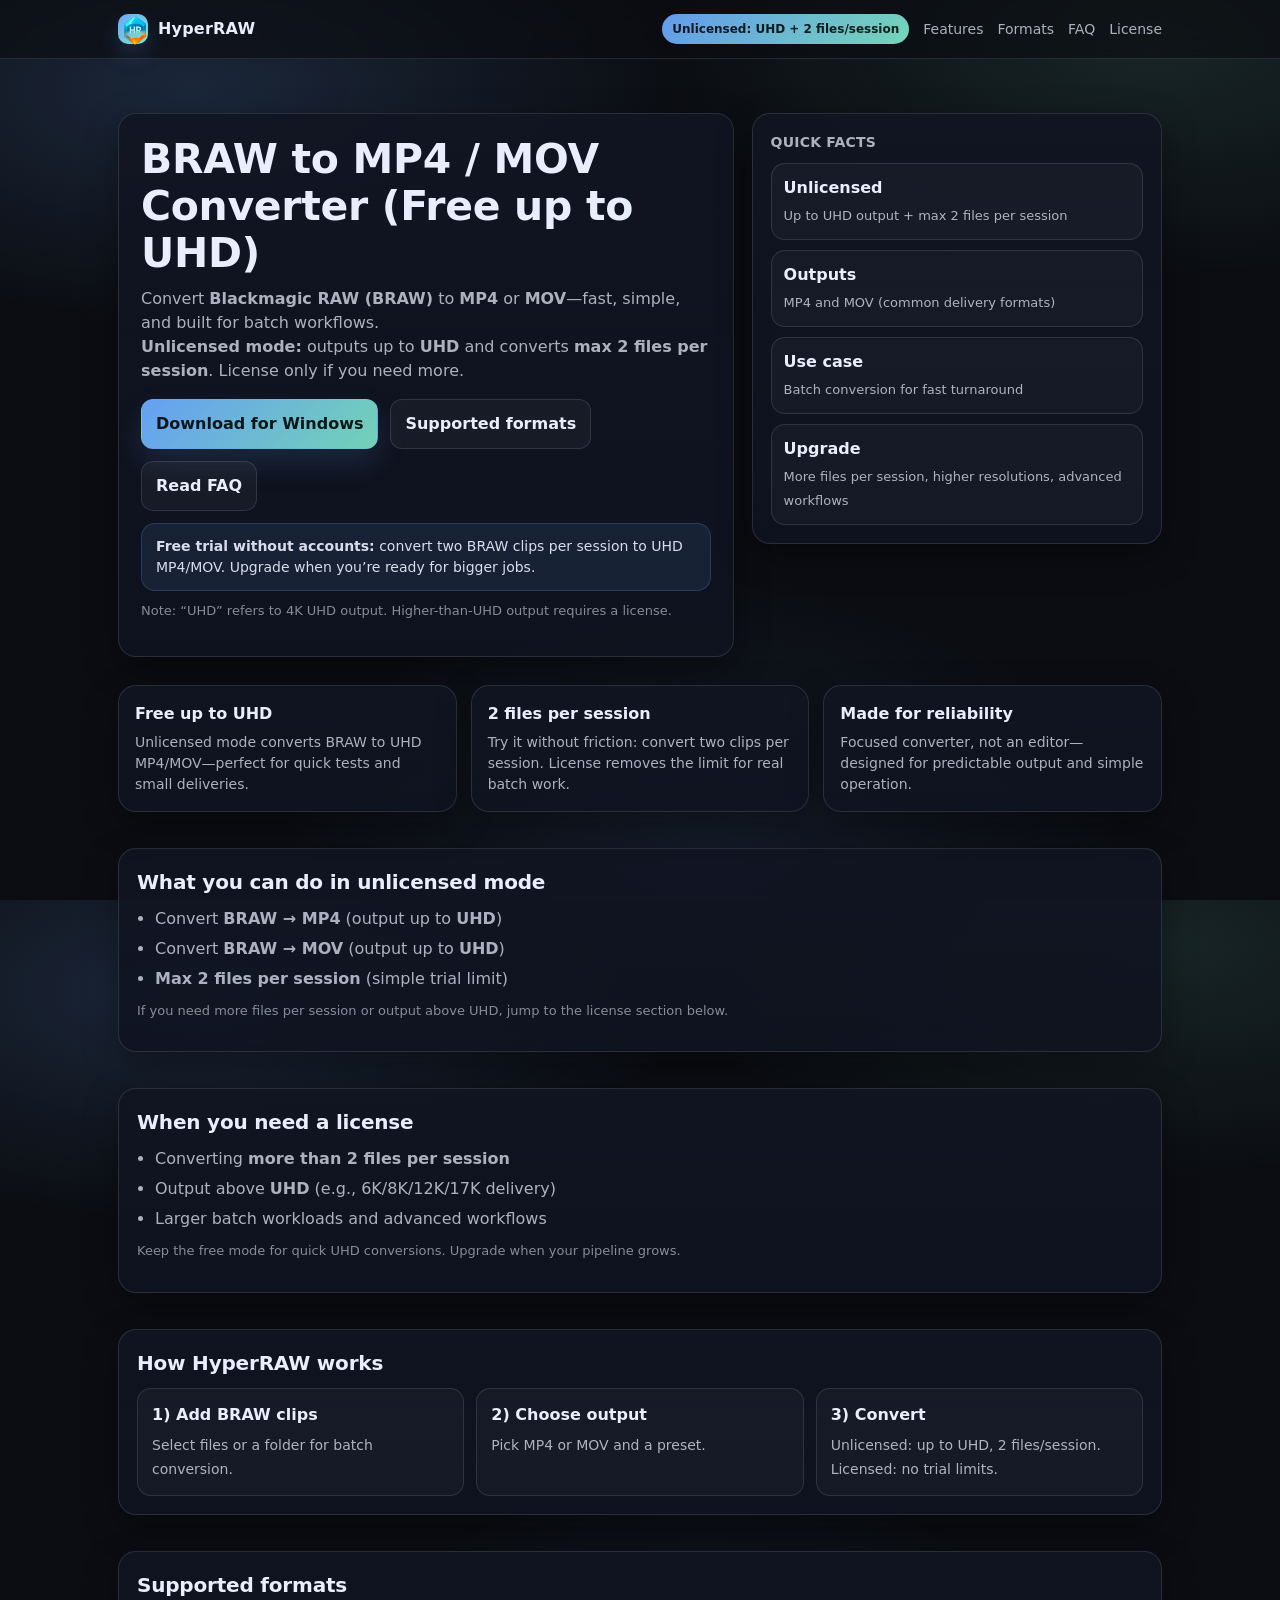
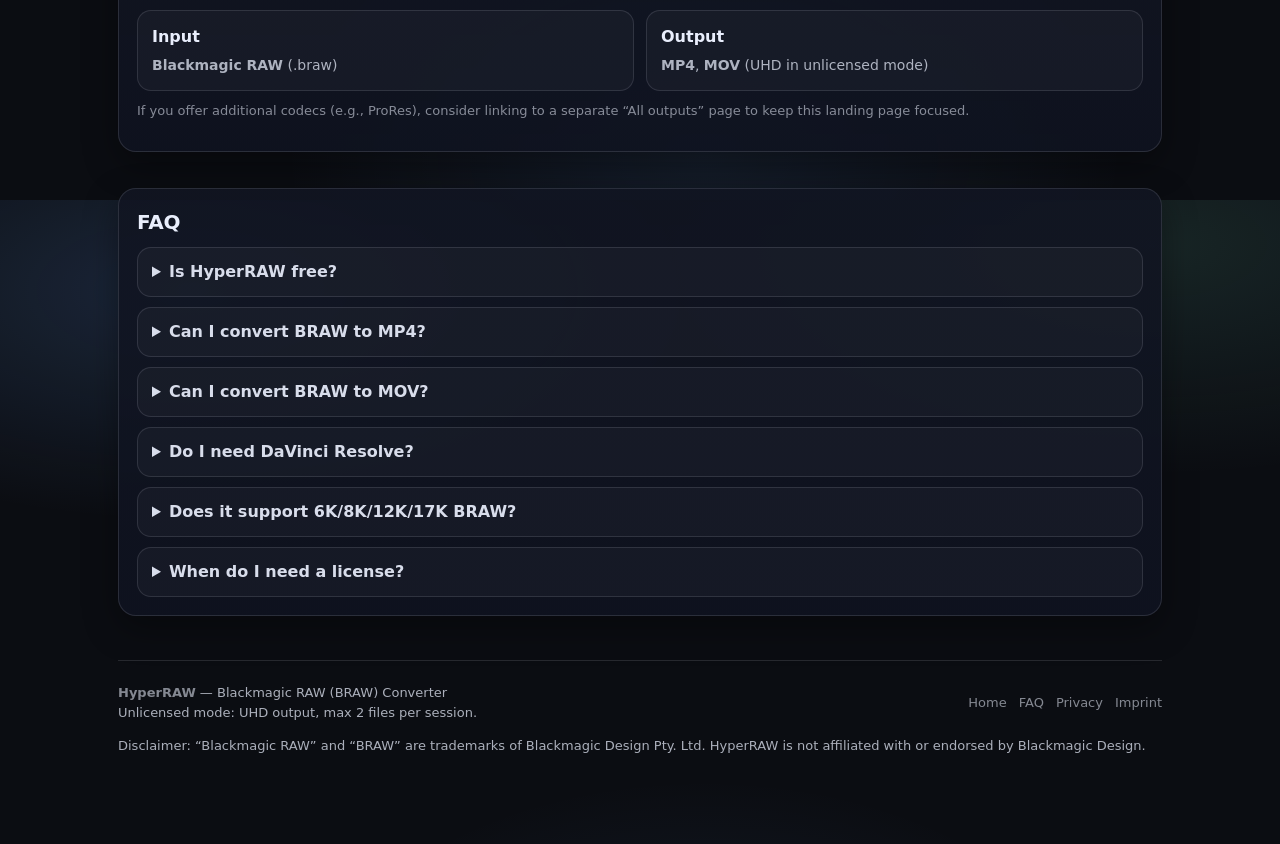
==== braw-to-mp4.html @ bc91e4fb "Add HyperRAW logo and favicon links to HTML Updated the header to include the HyperRAW logo and adde" ====
<!doctype html>
<html lang="en">
<head>
  <meta charset="utf-8" />
  <meta name="viewport" content="width=device-width, initial-scale=1" />

  <title>BRAW to MP4 / MOV Converter – Free up to UHD | HyperRAW</title>
  <meta name="description" content="Convert Blackmagic RAW (BRAW) to MP4 or MOV fast. Unlicensed mode: up to UHD output and max 2 files per session. License only if you need more." />
  <meta name="robots" content="index,follow" />

  <!-- Open Graph -->
  <meta property="og:type" content="website" />
  <meta property="og:title" content="BRAW to MP4 / MOV Converter – Free up to UHD | HyperRAW" />
  <meta property="og:description" content="Convert BRAW to MP4 or MOV. Unlicensed: up to UHD and max 2 files per session. License only if you need more." />

   <link rel="icon" type="image/png" href="HyperRAWlogo.png">
   <link rel="apple-touch-icon" href="HyperRAWlogo.png">

  <style>
    :root {
      --bg: #0b0d12;
      --panel: #111522;
      --panel2: #0f1320;
      --text: #e9eefc;
      --muted: rgba(233, 238, 252, 0.72);
      --muted2: rgba(233, 238, 252, 0.55);
      --line: rgba(233, 238, 252, 0.12);
      --accent: #6aa7ff;
      --accent2: #7ee7c7;
      --shadow: 0 12px 34px rgba(0,0,0,0.35);
      --radius: 18px;
      --radius2: 14px;
      --max: 1080px;
    }

    * { box-sizing: border-box; }
    html, body { height: 100%; }
    body {
      margin: 0;
      font-family: ui-sans-serif, system-ui, -apple-system, Segoe UI, Roboto, Helvetica, Arial, "Apple Color Emoji", "Segoe UI Emoji";
      color: var(--text);
      background:
        radial-gradient(900px 420px at 15% 10%, rgba(106, 167, 255, 0.17), transparent 55%),
        radial-gradient(900px 420px at 90% 5%, rgba(126, 231, 199, 0.11), transparent 55%),
        radial-gradient(700px 460px at 55% 95%, rgba(106, 167, 255, 0.10), transparent 60%),
        var(--bg);
      line-height: 1.5;
    }

    a { color: inherit; text-decoration: none; }
    a:hover { text-decoration: underline; }

    .wrap { max-width: var(--max); margin: 0 auto; padding: 0 18px; }

    header {
      position: sticky;
      top: 0;
      backdrop-filter: blur(10px);
      background: rgba(11, 13, 18, 0.65);
      border-bottom: 1px solid var(--line);
      z-index: 50;
    }

    .nav {
      display: flex;
      align-items: center;
      justify-content: space-between;
      gap: 16px;
      padding: 14px 0;
    }

    .brand {
      display: flex;
      align-items: center;
      gap: 10px;
      font-weight: 650;
      letter-spacing: 0.2px;
      white-space: nowrap;
    }

    .logo {
      width: 30px;
      height: 30px;
      border-radius: 10px;
      background: linear-gradient(135deg, var(--accent), var(--accent2));
      box-shadow: 0 10px 22px rgba(106, 167, 255, 0.18);
    }

    .chip {
      font-size: 12px;
      color: rgba(0,0,0,0.85);
      background: linear-gradient(135deg, rgba(106, 167, 255, 0.92), rgba(126, 231, 199, 0.92));
      padding: 6px 10px;
      border-radius: 999px;
      font-weight: 650;
      white-space: nowrap;
    }

    .navlinks {
      display: flex;
      align-items: center;
      gap: 14px;
      color: var(--muted);
      font-size: 14px;
      flex-wrap: wrap;
      justify-content: flex-end;
    }

    .btn {
      display: inline-flex;
      align-items: center;
      justify-content: center;
      gap: 10px;
      padding: 12px 14px;
      border-radius: 12px;
      border: 1px solid var(--line);
      background: rgba(255,255,255,0.04);
      color: var(--text);
      box-shadow: none;
      font-weight: 650;
    }

    .btn:hover {
      text-decoration: none;
      border-color: rgba(233, 238, 252, 0.22);
      background: rgba(255,255,255,0.06);
    }

    .btn.primary {
      background: linear-gradient(135deg, rgba(106, 167, 255, 0.95), rgba(126, 231, 199, 0.9));
      color: rgba(0,0,0,0.88);
      border-color: transparent;
      box-shadow: 0 14px 30px rgba(106, 167, 255, 0.14);
    }

    .btn.primary:hover {
      filter: brightness(1.03);
    }

    main { padding: 26px 0 54px; }

    .hero {
      padding: 28px 0 10px;
    }

    .heroGrid {
      display: grid;
      grid-template-columns: 1.2fr 0.8fr;
      gap: 18px;
      align-items: start;
    }

    @media (max-width: 900px) {
      .heroGrid { grid-template-columns: 1fr; }
    }

    .card {
      background: linear-gradient(180deg, rgba(17, 21, 34, 0.9), rgba(15, 19, 32, 0.88));
      border: 1px solid var(--line);
      border-radius: var(--radius);
      box-shadow: var(--shadow);
    }

    .heroCard { padding: 22px; }

    h1 {
      margin: 0 0 10px;
      font-size: clamp(28px, 3.2vw, 44px);
      letter-spacing: -0.3px;
      line-height: 1.15;
    }

    .sub {
      margin: 0 0 14px;
      color: var(--muted);
      font-size: 16px;
      max-width: 62ch;
    }

    .promise {
      margin: 12px 0 0;
      padding: 12px 14px;
      border-radius: 14px;
      background: rgba(106, 167, 255, 0.10);
      border: 1px solid rgba(106, 167, 255, 0.20);
      color: rgba(233, 238, 252, 0.92);
      font-size: 14px;
    }

    .ctaRow {
      display: flex;
      gap: 12px;
      flex-wrap: wrap;
      margin-top: 16px;
    }

    .sideCard { padding: 18px; }

    .kTitle {
      margin: 0 0 10px;
      font-size: 14px;
      letter-spacing: 0.2px;
      color: var(--muted);
      font-weight: 650;
      text-transform: uppercase;
    }

    .kList {
      margin: 0;
      padding: 0;
      list-style: none;
      display: grid;
      gap: 10px;
    }

    .kItem {
      padding: 12px 12px;
      border-radius: var(--radius2);
      border: 1px solid var(--line);
      background: rgba(255,255,255,0.03);
    }

    .kItem b { display: block; margin-bottom: 3px; }
    .kItem span { color: var(--muted); font-size: 13px; }

    section { padding: 18px 0; }

    .grid3 {
      display: grid;
      grid-template-columns: repeat(3, 1fr);
      gap: 14px;
    }
    @media (max-width: 900px) { .grid3 { grid-template-columns: 1fr; } }

    .mini { padding: 16px; }
    .mini h3 { margin: 0 0 6px; font-size: 16px; }
    .mini p { margin: 0; color: var(--muted); font-size: 14px; }

    .sectionCard { padding: 18px; }

    h2 {
      margin: 0 0 10px;
      font-size: 20px;
      letter-spacing: -0.2px;
    }

    .bullets { margin: 0; padding-left: 18px; color: var(--muted); }
    .bullets li { margin: 6px 0; }

    .note {
      margin-top: 10px;
      color: var(--muted2);
      font-size: 13px;
    }

    .steps {
      display: grid;
      grid-template-columns: repeat(3, 1fr);
      gap: 12px;
      margin-top: 10px;
    }
    @media (max-width: 900px) { .steps { grid-template-columns: 1fr; } }

    .step {
      padding: 14px;
      border-radius: 14px;
      border: 1px solid var(--line);
      background: rgba(255,255,255,0.03);
    }
    .step b { display: block; margin-bottom: 6px; }
    .step span { color: var(--muted); font-size: 14px; }

    .matrix {
      display: grid;
      grid-template-columns: 1fr 1fr;
      gap: 12px;
      margin-top: 10px;
    }
    @media (max-width: 900px) { .matrix { grid-template-columns: 1fr; } }

    .box {
      padding: 14px;
      border-radius: 14px;
      border: 1px solid var(--line);
      background: rgba(255,255,255,0.03);
    }

    .box h3 { margin: 0 0 6px; font-size: 16px; }
    .box p { margin: 0; color: var(--muted); font-size: 14px; }

    .faq {
      display: grid;
      gap: 10px;
      margin-top: 10px;
    }

    details {
      border: 1px solid var(--line);
      background: rgba(255,255,255,0.03);
      border-radius: 14px;
      padding: 12px 14px;
    }

    summary {
      cursor: pointer;
      font-weight: 650;
      color: rgba(233, 238, 252, 0.92);
    }

    details p { margin: 10px 0 0; color: var(--muted); }

    footer {
      margin-top: 26px;
      padding: 22px 0 34px;
      border-top: 1px solid var(--line);
      color: var(--muted2);
      font-size: 13px;
    }

    .footerRow {
      display: flex;
      flex-wrap: wrap;
      gap: 12px;
      align-items: center;
      justify-content: space-between;
    }

    .footerLinks { display: flex; gap: 12px; flex-wrap: wrap; }

    .muted { color: var(--muted); }
    .anchor { scroll-margin-top: 84px; }
  </style>

  <!-- FAQ + Software schema (lightweight) -->
  <script type="application/ld+json">
  {
    "@context": "https://schema.org",
    "@graph": [
      {
        "@type": "SoftwareApplication",
        "name": "HyperRAW",
        "applicationCategory": "MultimediaApplication",
        "operatingSystem": "Windows",
        "description": "Convert Blackmagic RAW (BRAW) to MP4 or MOV. Unlicensed mode outputs up to UHD and supports up to 2 files per session.",
        "offers": [
          {
            "@type": "Offer",
            "price": "0",
            "priceCurrency": "USD",
            "category": "Free",
            "description": "Unlicensed mode: up to UHD output and max 2 files per session."
          },
          {
            "@type": "Offer",
            "price": "",
            "priceCurrency": "USD",
            "category": "Paid",
            "description": "License required for higher-than-UHD output and advanced workflows."
          }
        ]
      },
      {
        "@type": "FAQPage",
        "mainEntity": [
          {
            "@type": "Question",
            "name": "Is HyperRAW free?",
            "acceptedAnswer": {
              "@type": "Answer",
              "text": "Yes. Unlicensed mode converts Blackmagic RAW (BRAW) to MP4 or MOV by scaling down to UHD output, with a limit of 2 files per session."
            }
          },
          {
            "@type": "Question",
            "name": "Can I convert BRAW to MP4?",
            "acceptedAnswer": {
              "@type": "Answer",
              "text": "Yes—HyperRAW converts BRAW to MP4. In unlicensed mode, output is up to UHD and limited to 2 files per session."
            }
          },
          {
            "@type": "Question",
            "name": "Can I convert BRAW to MOV?",
            "acceptedAnswer": {
              "@type": "Answer",
              "text": "Yes—HyperRAW converts BRAW to MOV. In unlicensed mode, output is up to UHD and limited to 2 files per session."
            }
          },
          {
            "@type": "Question",
            "name": "Do I need DaVinci Resolve to convert BRAW?",
            "acceptedAnswer": {
              "@type": "Answer",
              "text": "No. HyperRAW is a standalone BRAW converter focused on batch conversion."
            }
          },
          {
            "@type": "Question",
            "name": "Does HyperRAW support 6K/8K/12K/17K BRAW?",
            "acceptedAnswer": {
              "@type": "Answer",
              "text": "Yes—HyperRAW can handle high-resolution BRAW sources. Unlicensed mode outputs up to UHD; higher-than-UHD output requires a license."
            }
          },
          {
            "@type": "Question",
            "name": "When do I need a license?",
            "acceptedAnswer": {
              "@type": "Answer",
              "text": "If you need more than 2 files per session, output above UHD, or advanced/pro workflows, you’ll want a license."
            }
          }
        ]
      }
    ]
  }
  </script>
</head>

<body>
  <header>
    <div class="wrap">
      <div class="nav">
        <a class="brand" href="./index.html" aria-label="HyperRAW home">
          <span class="logo" aria-hidden="true"><img src="HyperRAWlogo.png" alt="HyperRAW logo" width="34"></span>
          <span>HyperRAW</span>
        </a>

        <div class="navlinks">
          <span class="chip">Unlicensed: UHD + 2 files/session</span>
          <a href="#features">Features</a>
          <a href="#formats">Formats</a>
          <a href="#faq">FAQ</a>
          <a href="#license">License</a>
        </div>
      </div>
    </div>
  </header>

  <main>
    <div class="wrap">
      <section class="hero">
        <div class="heroGrid">
          <div class="card heroCard">
            <h1>BRAW to MP4 / MOV Converter (Free up to UHD)</h1>
            <p class="sub">
              Convert <b>Blackmagic RAW (BRAW)</b> to <b>MP4</b> or <b>MOV</b>—fast, simple, and built for batch workflows.
              <br />
              <b>Unlicensed mode:</b> outputs up to <b>UHD</b> and converts <b>max 2 files per session</b>. License only if you need more.
            </p>

            <div class="ctaRow">
              <!-- Replace href with your actual GitHub release / download URL -->
              <a class="btn primary" href="https://github.com/louis-0hrs/HyperRAW/releases" rel="nofollow">Download for Windows</a>
              <a class="btn" href="#formats">Supported formats</a>
              <a class="btn" href="#faq">Read FAQ</a>
            </div>

            <div class="promise">
              <b>Free trial without accounts:</b> convert two BRAW clips per session to UHD MP4/MOV. Upgrade when you’re ready for bigger jobs.
            </div>

            <p class="note">
              Note: “UHD” refers to 4K UHD output. Higher-than-UHD output requires a license.
            </p>
          </div>

          <aside class="card sideCard" aria-label="Key points">
            <p class="kTitle">Quick facts</p>
            <ul class="kList">
              <li class="kItem"><b>Unlicensed</b><span>Up to UHD output + max 2 files per session</span></li>
              <li class="kItem"><b>Outputs</b><span>MP4 and MOV (common delivery formats)</span></li>
              <li class="kItem"><b>Use case</b><span>Batch conversion for fast turnaround</span></li>
              <li class="kItem"><b>Upgrade</b><span>More files per session, higher resolutions, advanced workflows</span></li>
            </ul>
          </aside>
        </div>
      </section>

      <section id="features" class="anchor">
        <div class="grid3">
          <div class="card mini">
            <h3>Free up to UHD</h3>
            <p>Unlicensed mode converts BRAW to UHD MP4/MOV—perfect for quick tests and small deliveries.</p>
          </div>
          <div class="card mini">
            <h3>2 files per session</h3>
            <p>Try it without friction: convert two clips per session. License removes the limit for real batch work.</p>
          </div>
          <div class="card mini">
            <h3>Made for reliability</h3>
            <p>Focused converter, not an editor—designed for predictable output and simple operation.</p>
          </div>
        </div>
      </section>

      <section>
        <div class="card sectionCard">
          <h2>What you can do in unlicensed mode</h2>
          <ul class="bullets">
            <li>Convert <b>BRAW → MP4</b> (output up to <b>UHD</b>)</li>
            <li>Convert <b>BRAW → MOV</b> (output up to <b>UHD</b>)</li>
            <li><b>Max 2 files per session</b> (simple trial limit)</li>
          </ul>
          <p class="note">If you need more files per session or output above UHD, jump to the license section below.</p>
        </div>
      </section>

      <section id="license" class="anchor">
        <div class="card sectionCard">
          <h2>When you need a license</h2>
          <ul class="bullets">
            <li>Converting <b>more than 2 files per session</b></li>
            <li>Output above <b>UHD</b> (e.g., 6K/8K/12K/17K delivery)</li>
            <li>Larger batch workloads and advanced workflows</li>
          </ul>
          <p class="note">Keep the free mode for quick UHD conversions. Upgrade when your pipeline grows.</p>
        </div>
      </section>

      <section>
        <div class="card sectionCard">
          <h2>How HyperRAW works</h2>
          <div class="steps">
            <div class="step"><b>1) Add BRAW clips</b><span>Select files or a folder for batch conversion.</span></div>
            <div class="step"><b>2) Choose output</b><span>Pick MP4 or MOV and a preset.</span></div>
            <div class="step"><b>3) Convert</b><span>Unlicensed: up to UHD, 2 files/session. Licensed: no trial limits.</span></div>
          </div>
        </div>
      </section>

      <section id="formats" class="anchor">
        <div class="card sectionCard">
          <h2>Supported formats</h2>
          <div class="matrix">
            <div class="box">
              <h3>Input</h3>
              <p><b>Blackmagic RAW</b> (.braw)</p>
            </div>
            <div class="box">
              <h3>Output</h3>
              <p><b>MP4</b>, <b>MOV</b> (UHD in unlicensed mode)</p>
            </div>
          </div>
          <p class="note">If you offer additional codecs (e.g., ProRes), consider linking to a separate “All outputs” page to keep this landing page focused.</p>
        </div>
      </section>

      <section id="faq" class="anchor">
        <div class="card sectionCard">
          <h2>FAQ</h2>
          <div class="faq">
            <details>
              <summary>Is HyperRAW free?</summary>
              <p>Yes. Unlicensed mode converts BRAW to MP4 or MOV with output up to UHD and a limit of 2 files per session.</p>
            </details>
            <details>
              <summary>Can I convert BRAW to MP4?</summary>
              <p>Yes—HyperRAW converts Blackmagic RAW (BRAW) to MP4. Unlicensed mode is UHD output and max 2 files per session.</p>
            </details>
            <details>
              <summary>Can I convert BRAW to MOV?</summary>
              <p>Yes—HyperRAW converts BRAW to MOV. Unlicensed mode is UHD output and max 2 files per session.</p>
            </details>
            <details>
              <summary>Do I need DaVinci Resolve?</summary>
              <p>No. HyperRAW is a standalone converter focused on quick batch conversion.</p>
            </details>
            <details>
              <summary>Does it support 6K/8K/12K/17K BRAW?</summary>
              <p>HyperRAW can handle high-resolution BRAW sources. Unlicensed mode outputs up to UHD; higher-than-UHD output requires a license.</p>
            </details>
            <details>
              <summary>When do I need a license?</summary>
              <p>If you need more than 2 files per session, output above UHD, or advanced workflows, you’ll want a license.</p>
            </details>
          </div>
        </div>
      </section>

      <footer>
        <div class="footerRow">
          <div>
            <div><b>HyperRAW</b> <span class="muted">— Blackmagic RAW (BRAW) Converter</span></div>
            <div class="muted">Unlicensed mode: UHD output, max 2 files per session.</div>
          </div>
          <div class="footerLinks">
            <a href="./index.html">Home</a>
            <a href="./faq.html">FAQ</a>
            <a href="./privacy.html">Privacy</a>
            <a href="./imprint.html">Imprint</a>
          </div>
        </div>
        <p class="muted" style="margin: 14px 0 0;">
          Disclaimer: “Blackmagic RAW” and “BRAW” are trademarks of Blackmagic Design Pty. Ltd. HyperRAW is not affiliated with or endorsed by Blackmagic Design.
        </p>
      </footer>
    </div>
  </main>
</body>
</html>
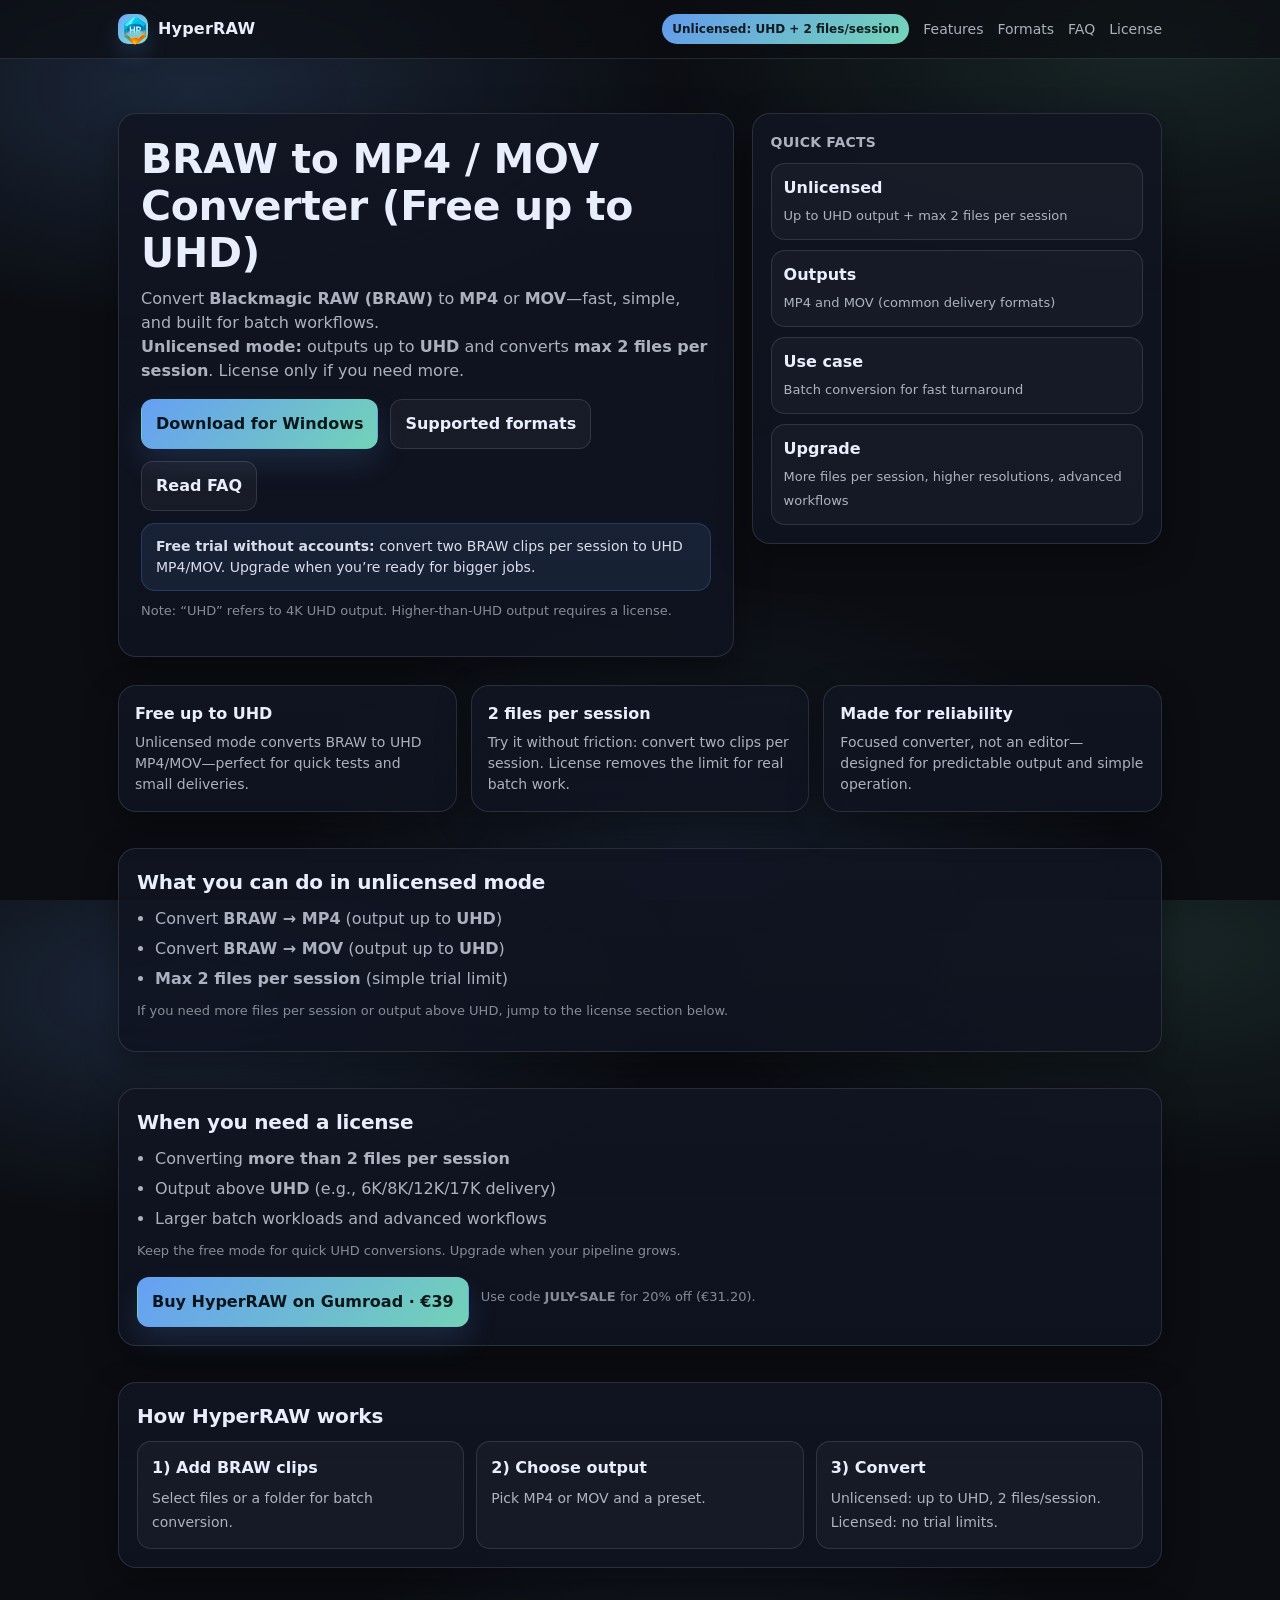
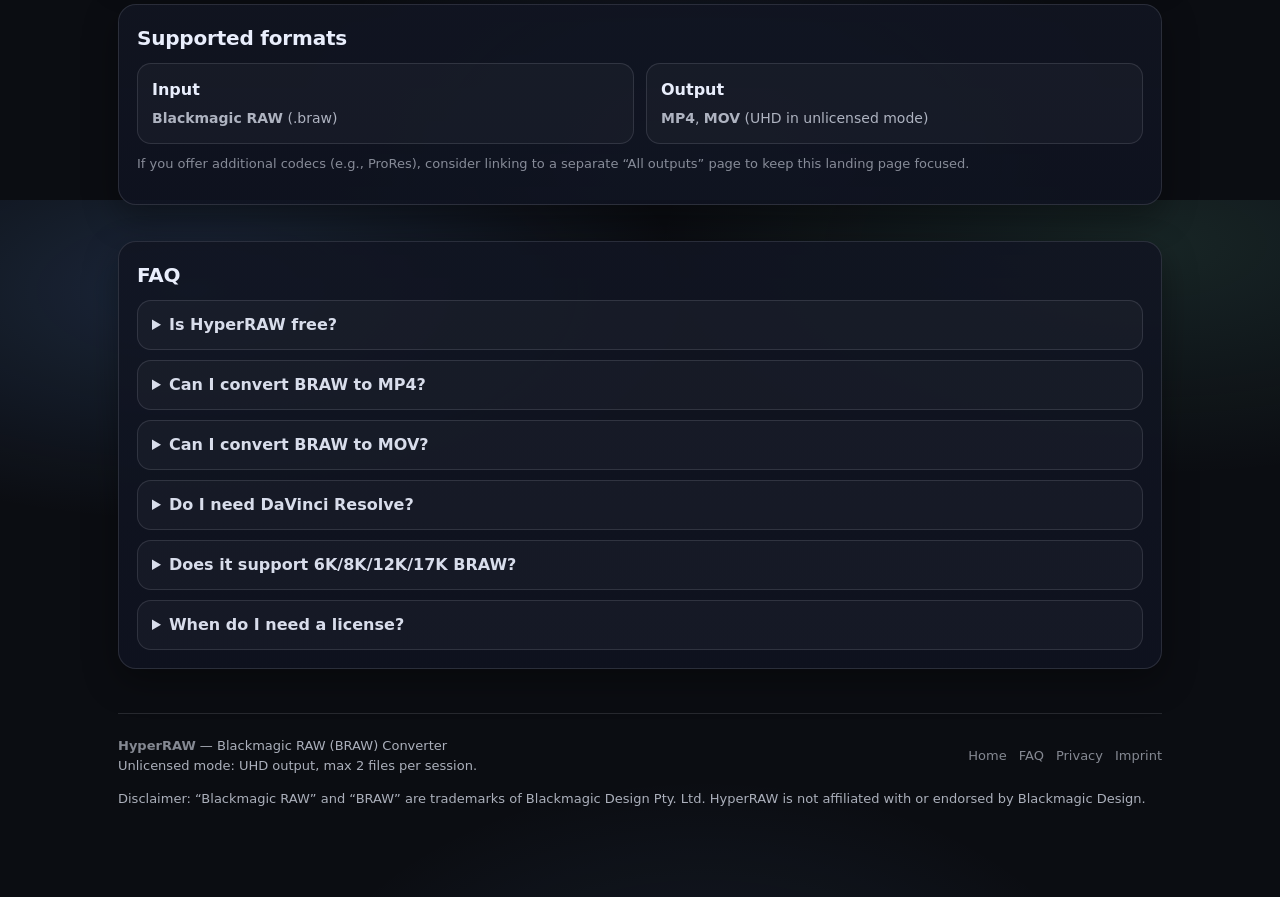
==== commit 1ccbeed4: "july version update and sale" ====
--- a/braw-to-mp4.html
+++ b/braw-to-mp4.html
@@ -352,10 +352,11 @@
           },
           {
             "@type": "Offer",
-            "price": "",
-            "priceCurrency": "USD",
+            "price": "39",
+            "priceCurrency": "EUR",
             "category": "Paid",
-            "description": "License required for higher-than-UHD output and advanced workflows."
+            "url": "https://haldoro.gumroad.com/l/HyperRAW",
+            "description": "HyperRAW license for higher-than-UHD output and advanced workflows. €39; use code JULY-SALE for 20% off (€31.20)."
           }
         ]
       },
@@ -515,6 +516,10 @@
             <li>Larger batch workloads and advanced workflows</li>
           </ul>
           <p class="note">Keep the free mode for quick UHD conversions. Upgrade when your pipeline grows.</p>
+          <div class="ctaRow">
+            <a class="btn primary" href="https://haldoro.gumroad.com/l/HyperRAW">Buy HyperRAW on Gumroad · €39</a>
+            <span class="note">Use code <b>JULY-SALE</b> for 20% off (€31.20).</span>
+          </div>
         </div>
       </section>
 
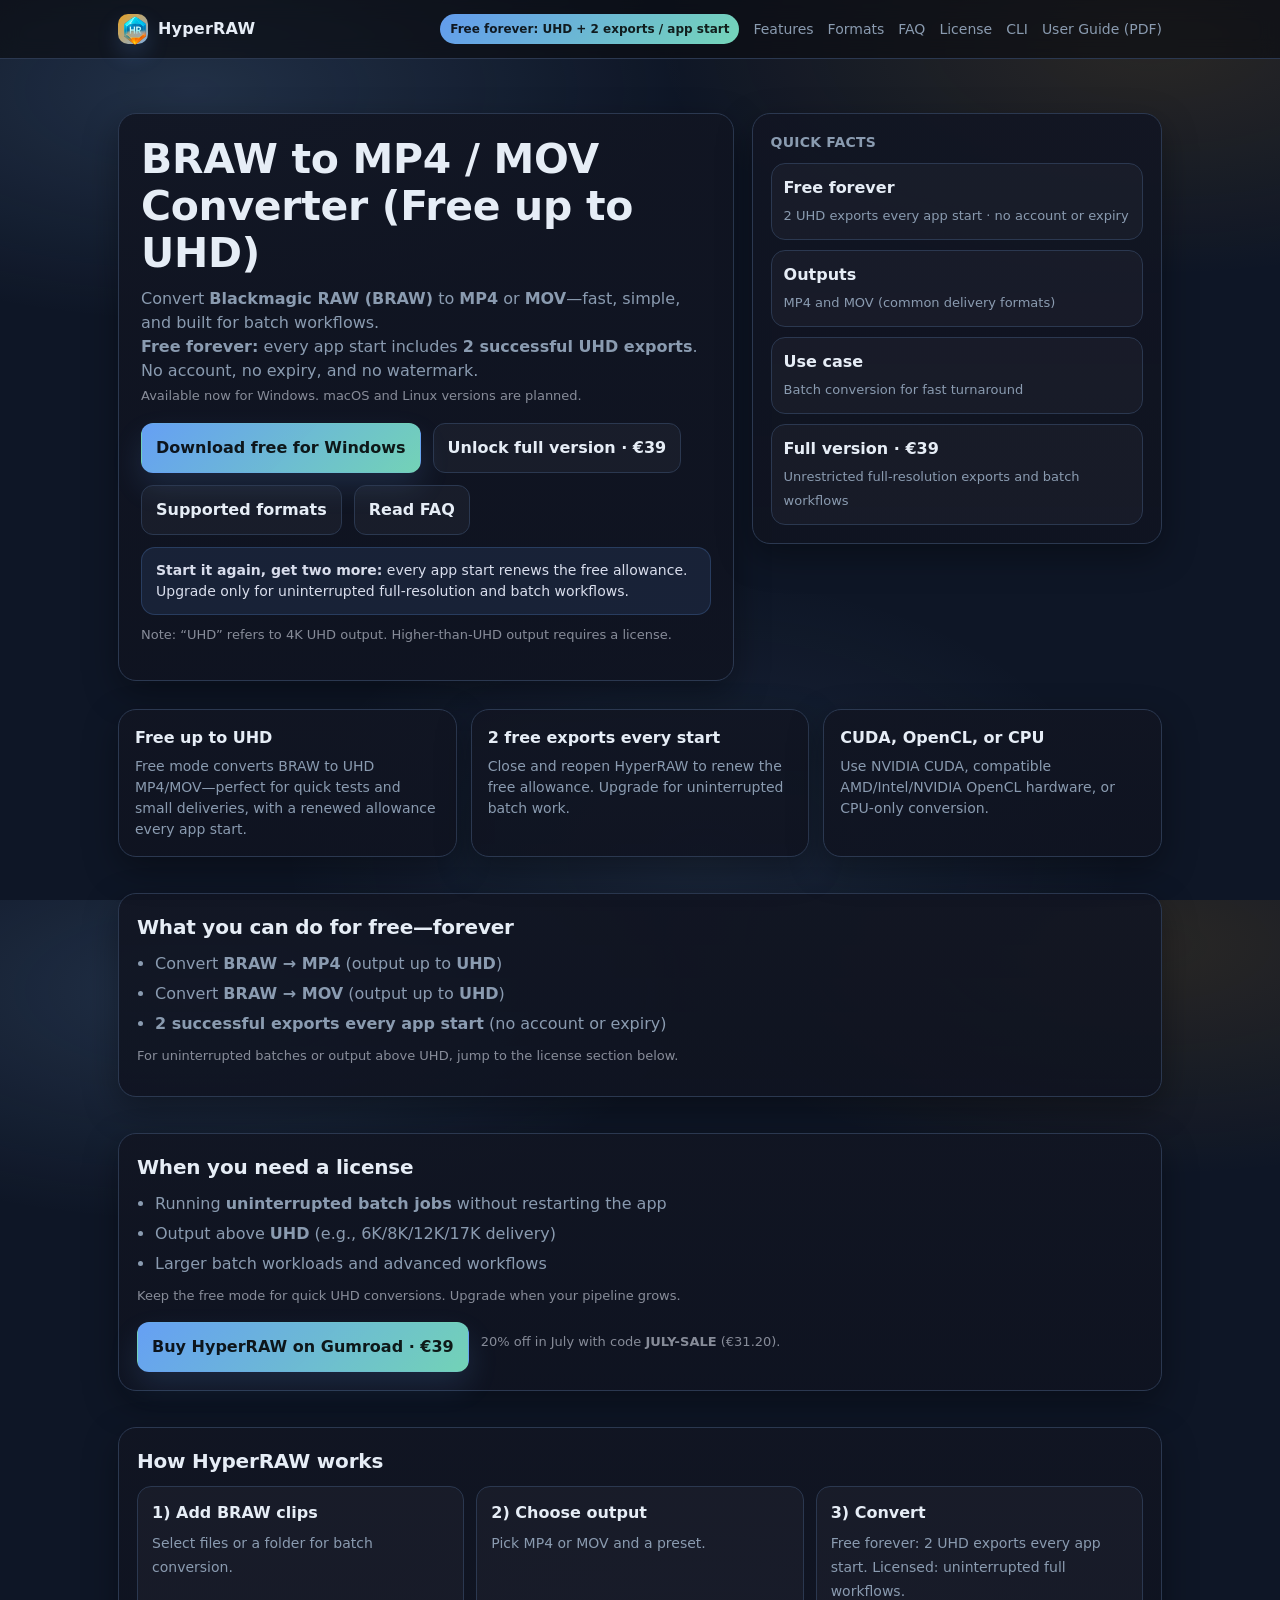
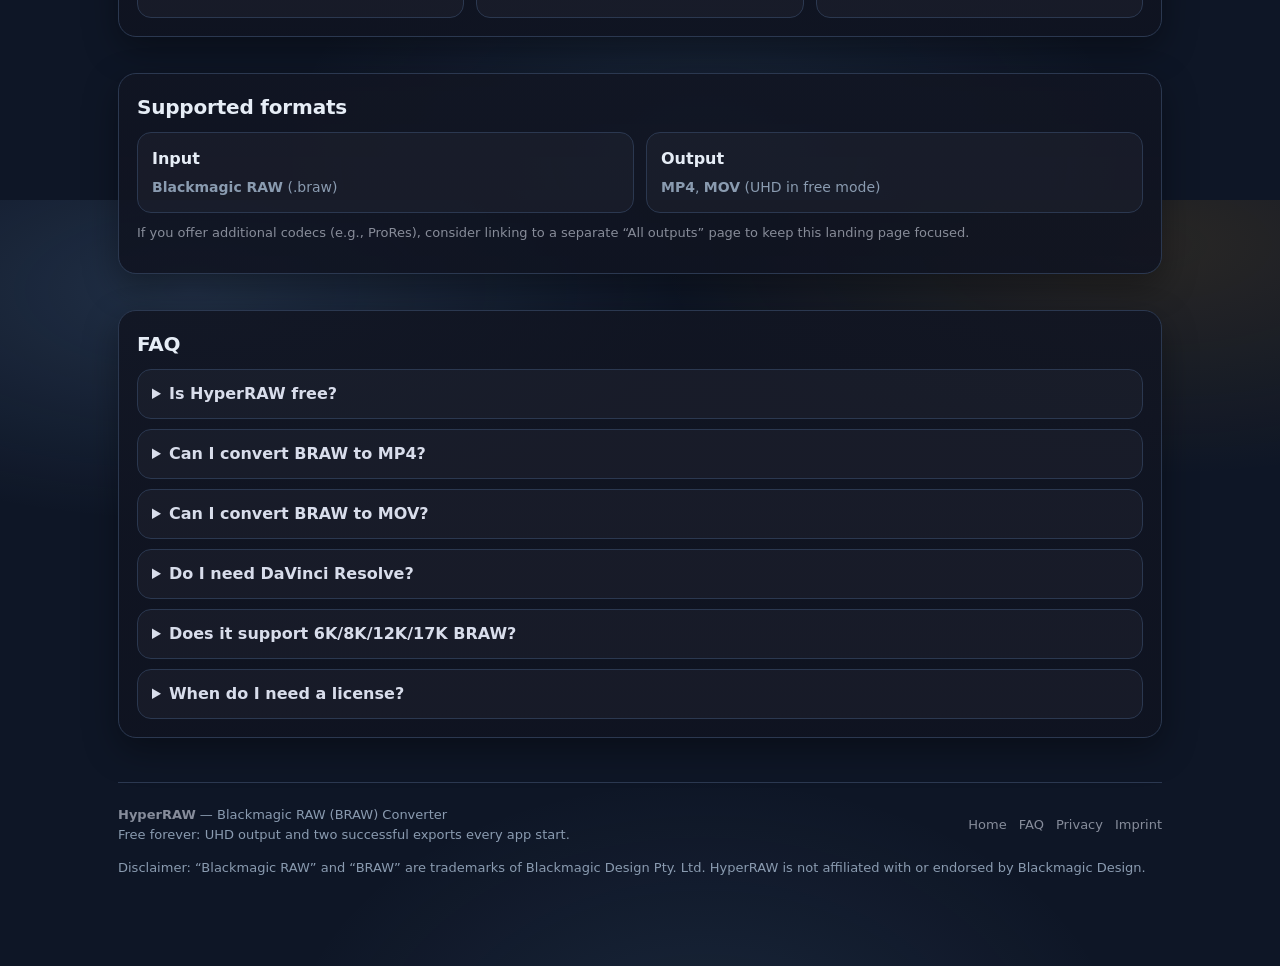
==== commit eb22ebd3: "Refresh HyperRAW website and documentation" ====
--- a/braw-to-mp4.html
+++ b/braw-to-mp4.html
@@ -5,13 +5,13 @@
   <meta name="viewport" content="width=device-width, initial-scale=1" />
 
   <title>BRAW to MP4 / MOV Converter – Free up to UHD | HyperRAW</title>
-  <meta name="description" content="Convert Blackmagic RAW (BRAW) to MP4 or MOV fast. Unlicensed mode: up to UHD output and max 2 files per session. License only if you need more." />
+  <meta name="description" content="Convert Blackmagic RAW (BRAW) to MP4 or MOV fast. Free forever: two successful UHD exports every time you start HyperRAW. License only if you need more." />
   <meta name="robots" content="index,follow" />
 
   <!-- Open Graph -->
   <meta property="og:type" content="website" />
   <meta property="og:title" content="BRAW to MP4 / MOV Converter – Free up to UHD | HyperRAW" />
-  <meta property="og:description" content="Convert BRAW to MP4 or MOV. Unlicensed: up to UHD and max 2 files per session. License only if you need more." />
+  <meta property="og:description" content="Convert BRAW to MP4 or MOV. Free forever: two successful UHD exports every time you start HyperRAW. License only if you need more." />
 
    <link rel="icon" type="image/png" href="HyperRAWlogo.png">
    <link rel="apple-touch-icon" href="HyperRAWlogo.png">
@@ -40,9 +40,9 @@
       font-family: ui-sans-serif, system-ui, -apple-system, Segoe UI, Roboto, Helvetica, Arial, "Apple Color Emoji", "Segoe UI Emoji";
       color: var(--text);
       background:
-        radial-gradient(900px 420px at 15% 10%, rgba(106, 167, 255, 0.17), transparent 55%),
-        radial-gradient(900px 420px at 90% 5%, rgba(126, 231, 199, 0.11), transparent 55%),
-        radial-gradient(700px 460px at 55% 95%, rgba(106, 167, 255, 0.10), transparent 60%),
+        radial-gradient(900px 420px at 15% 10%, rgba(127, 176, 230, 0.17), transparent 55%),
+        radial-gradient(900px 420px at 90% 5%, rgba(232, 160, 32, 0.12), transparent 55%),
+        radial-gradient(700px 460px at 55% 95%, rgba(127, 176, 230, 0.10), transparent 60%),
         var(--bg);
       line-height: 1.5;
     }
@@ -330,6 +330,7 @@
     .muted { color: var(--muted); }
     .anchor { scroll-margin-top: 84px; }
   </style>
+  <link rel="stylesheet" href="hyperraw.css">
 
   <!-- FAQ + Software schema (lightweight) -->
   <script type="application/ld+json">
@@ -341,14 +342,14 @@
         "name": "HyperRAW",
         "applicationCategory": "MultimediaApplication",
         "operatingSystem": "Windows",
-        "description": "Convert Blackmagic RAW (BRAW) to MP4 or MOV. Unlicensed mode outputs up to UHD and supports up to 2 files per session.",
+        "description": "Convert Blackmagic RAW (BRAW) to MP4 or MOV. Free mode outputs up to UHD and includes two successful exports every application start.",
         "offers": [
           {
             "@type": "Offer",
             "price": "0",
             "priceCurrency": "USD",
             "category": "Free",
-            "description": "Unlicensed mode: up to UHD output and max 2 files per session."
+            "description": "Free mode: up to UHD output and two successful exports every application start."
           },
           {
             "@type": "Offer",
@@ -356,7 +357,7 @@
             "priceCurrency": "EUR",
             "category": "Paid",
             "url": "https://haldoro.gumroad.com/l/HyperRAW",
-            "description": "HyperRAW license for higher-than-UHD output and advanced workflows. €39; use code JULY-SALE for 20% off (€31.20)."
+            "description": "HyperRAW license for higher-than-UHD output and advanced workflows. €39 via Gumroad; use code JULY-SALE in July for 20% off (€31.20)."
           }
         ]
       },
@@ -368,7 +369,7 @@
             "name": "Is HyperRAW free?",
             "acceptedAnswer": {
               "@type": "Answer",
-              "text": "Yes. Unlicensed mode converts Blackmagic RAW (BRAW) to MP4 or MOV by scaling down to UHD output, with a limit of 2 files per session."
+              "text": "Yes. Free mode converts Blackmagic RAW (BRAW) to MP4 or MOV with UHD output. Every application start includes two successful exports."
             }
           },
           {
@@ -376,7 +377,7 @@
             "name": "Can I convert BRAW to MP4?",
             "acceptedAnswer": {
               "@type": "Answer",
-              "text": "Yes—HyperRAW converts BRAW to MP4. In unlicensed mode, output is up to UHD and limited to 2 files per session."
+              "text": "Yes—HyperRAW converts BRAW to MP4. Free mode outputs up to UHD and includes two successful exports every application start."
             }
           },
           {
@@ -384,7 +385,7 @@
             "name": "Can I convert BRAW to MOV?",
             "acceptedAnswer": {
               "@type": "Answer",
-              "text": "Yes—HyperRAW converts BRAW to MOV. In unlicensed mode, output is up to UHD and limited to 2 files per session."
+              "text": "Yes—HyperRAW converts BRAW to MOV. Free mode outputs up to UHD and includes two successful exports every application start."
             }
           },
           {
@@ -400,7 +401,7 @@
             "name": "Does HyperRAW support 6K/8K/12K/17K BRAW?",
             "acceptedAnswer": {
               "@type": "Answer",
-              "text": "Yes—HyperRAW can handle high-resolution BRAW sources. Unlicensed mode outputs up to UHD; higher-than-UHD output requires a license."
+              "text": "Yes—HyperRAW can handle high-resolution BRAW sources. Free mode outputs up to UHD; higher-than-UHD output requires a license."
             }
           },
           {
@@ -408,7 +409,7 @@
             "name": "When do I need a license?",
             "acceptedAnswer": {
               "@type": "Answer",
-              "text": "If you need more than 2 files per session, output above UHD, or advanced/pro workflows, you’ll want a license."
+              "text": "If you need uninterrupted batches, output above UHD, or advanced/pro workflows, you’ll want a license."
             }
           }
         ]
@@ -428,11 +429,13 @@
         </a>
 
         <div class="navlinks">
-          <span class="chip">Unlicensed: UHD + 2 files/session</span>
+          <span class="chip">Free forever: UHD + 2 exports / app start</span>
           <a href="#features">Features</a>
           <a href="#formats">Formats</a>
           <a href="#faq">FAQ</a>
           <a href="#license">License</a>
+          <a href="cli.html">CLI</a>
+          <a href="HyperRAW_2026_User_Guide_EN.pdf" download>User Guide (PDF)</a>
         </div>
       </div>
     </div>
@@ -447,18 +450,20 @@
             <p class="sub">
               Convert <b>Blackmagic RAW (BRAW)</b> to <b>MP4</b> or <b>MOV</b>—fast, simple, and built for batch workflows.
               <br />
-              <b>Unlicensed mode:</b> outputs up to <b>UHD</b> and converts <b>max 2 files per session</b>. License only if you need more.
+              <b>Free forever:</b> every app start includes <b>2 successful UHD exports</b>. No account, no expiry, and no watermark.
+              <br />
+              <span class="note">Available now for Windows. macOS and Linux versions are planned.</span>
             </p>
 
             <div class="ctaRow">
-              <!-- Replace href with your actual GitHub release / download URL -->
-              <a class="btn primary" href="https://github.com/louis-0hrs/HyperRAW/releases" rel="nofollow">Download for Windows</a>
+              <a class="btn primary" href="https://github.com/louis-0hrs/HyperRAW/releases" rel="nofollow">Download free for Windows</a>
+              <a class="btn" href="https://haldoro.gumroad.com/l/HyperRAW?utm_source=hyperraw-site&amp;utm_medium=organic&amp;utm_campaign=braw-to-mp4" target="_blank" rel="noopener">Unlock full version · €39</a>
               <a class="btn" href="#formats">Supported formats</a>
               <a class="btn" href="#faq">Read FAQ</a>
             </div>
 
             <div class="promise">
-              <b>Free trial without accounts:</b> convert two BRAW clips per session to UHD MP4/MOV. Upgrade when you’re ready for bigger jobs.
+              <b>Start it again, get two more:</b> every app start renews the free allowance. Upgrade only for uninterrupted full-resolution and batch workflows.
             </div>
 
             <p class="note">
@@ -469,10 +474,10 @@
           <aside class="card sideCard" aria-label="Key points">
             <p class="kTitle">Quick facts</p>
             <ul class="kList">
-              <li class="kItem"><b>Unlicensed</b><span>Up to UHD output + max 2 files per session</span></li>
+              <li class="kItem"><b>Free forever</b><span>2 UHD exports every app start · no account or expiry</span></li>
               <li class="kItem"><b>Outputs</b><span>MP4 and MOV (common delivery formats)</span></li>
               <li class="kItem"><b>Use case</b><span>Batch conversion for fast turnaround</span></li>
-              <li class="kItem"><b>Upgrade</b><span>More files per session, higher resolutions, advanced workflows</span></li>
+              <li class="kItem"><b>Full version · €39</b><span>Unrestricted full-resolution exports and batch workflows</span></li>
             </ul>
           </aside>
         </div>
@@ -482,28 +487,28 @@
         <div class="grid3">
           <div class="card mini">
             <h3>Free up to UHD</h3>
-            <p>Unlicensed mode converts BRAW to UHD MP4/MOV—perfect for quick tests and small deliveries.</p>
+            <p>Free mode converts BRAW to UHD MP4/MOV—perfect for quick tests and small deliveries, with a renewed allowance every app start.</p>
           </div>
           <div class="card mini">
-            <h3>2 files per session</h3>
-            <p>Try it without friction: convert two clips per session. License removes the limit for real batch work.</p>
+            <h3>2 free exports every start</h3>
+            <p>Close and reopen HyperRAW to renew the free allowance. Upgrade for uninterrupted batch work.</p>
           </div>
           <div class="card mini">
-            <h3>Made for reliability</h3>
-            <p>Focused converter, not an editor—designed for predictable output and simple operation.</p>
+            <h3>CUDA, OpenCL, or CPU</h3>
+            <p>Use NVIDIA CUDA, compatible AMD/Intel/NVIDIA OpenCL hardware, or CPU-only conversion.</p>
           </div>
         </div>
       </section>
 
       <section>
         <div class="card sectionCard">
-          <h2>What you can do in unlicensed mode</h2>
+          <h2>What you can do for free—forever</h2>
           <ul class="bullets">
             <li>Convert <b>BRAW → MP4</b> (output up to <b>UHD</b>)</li>
             <li>Convert <b>BRAW → MOV</b> (output up to <b>UHD</b>)</li>
-            <li><b>Max 2 files per session</b> (simple trial limit)</li>
+            <li><b>2 successful exports every app start</b> (no account or expiry)</li>
           </ul>
-          <p class="note">If you need more files per session or output above UHD, jump to the license section below.</p>
+          <p class="note">For uninterrupted batches or output above UHD, jump to the license section below.</p>
         </div>
       </section>
 
@@ -511,14 +516,14 @@
         <div class="card sectionCard">
           <h2>When you need a license</h2>
           <ul class="bullets">
-            <li>Converting <b>more than 2 files per session</b></li>
+            <li>Running <b>uninterrupted batch jobs</b> without restarting the app</li>
             <li>Output above <b>UHD</b> (e.g., 6K/8K/12K/17K delivery)</li>
             <li>Larger batch workloads and advanced workflows</li>
           </ul>
           <p class="note">Keep the free mode for quick UHD conversions. Upgrade when your pipeline grows.</p>
           <div class="ctaRow">
-            <a class="btn primary" href="https://haldoro.gumroad.com/l/HyperRAW">Buy HyperRAW on Gumroad · €39</a>
-            <span class="note">Use code <b>JULY-SALE</b> for 20% off (€31.20).</span>
+            <a class="btn primary" href="https://haldoro.gumroad.com/l/HyperRAW?utm_source=hyperraw-site&amp;utm_medium=organic&amp;utm_campaign=braw-to-mp4" target="_blank" rel="noopener">Buy HyperRAW on Gumroad · €39</a>
+            <span class="note">20% off in July with code <b>JULY-SALE</b> (€31.20).</span>
           </div>
         </div>
       </section>
@@ -529,7 +534,7 @@
           <div class="steps">
             <div class="step"><b>1) Add BRAW clips</b><span>Select files or a folder for batch conversion.</span></div>
             <div class="step"><b>2) Choose output</b><span>Pick MP4 or MOV and a preset.</span></div>
-            <div class="step"><b>3) Convert</b><span>Unlicensed: up to UHD, 2 files/session. Licensed: no trial limits.</span></div>
+            <div class="step"><b>3) Convert</b><span>Free forever: 2 UHD exports every app start. Licensed: uninterrupted full workflows.</span></div>
           </div>
         </div>
       </section>
@@ -544,7 +549,7 @@
             </div>
             <div class="box">
               <h3>Output</h3>
-              <p><b>MP4</b>, <b>MOV</b> (UHD in unlicensed mode)</p>
+              <p><b>MP4</b>, <b>MOV</b> (UHD in free mode)</p>
             </div>
           </div>
           <p class="note">If you offer additional codecs (e.g., ProRes), consider linking to a separate “All outputs” page to keep this landing page focused.</p>
@@ -557,15 +562,15 @@
           <div class="faq">
             <details>
               <summary>Is HyperRAW free?</summary>
-              <p>Yes. Unlicensed mode converts BRAW to MP4 or MOV with output up to UHD and a limit of 2 files per session.</p>
+              <p>Yes. Free mode converts BRAW to MP4 or MOV with UHD output. Every app start includes two successful exports.</p>
             </details>
             <details>
               <summary>Can I convert BRAW to MP4?</summary>
-              <p>Yes—HyperRAW converts Blackmagic RAW (BRAW) to MP4. Unlicensed mode is UHD output and max 2 files per session.</p>
+              <p>Yes—HyperRAW converts Blackmagic RAW (BRAW) to MP4. Free mode outputs up to UHD and renews two successful exports at every app start.</p>
             </details>
             <details>
               <summary>Can I convert BRAW to MOV?</summary>
-              <p>Yes—HyperRAW converts BRAW to MOV. Unlicensed mode is UHD output and max 2 files per session.</p>
+              <p>Yes—HyperRAW converts BRAW to MOV. Free mode outputs up to UHD and renews two successful exports at every app start.</p>
             </details>
             <details>
               <summary>Do I need DaVinci Resolve?</summary>
@@ -573,11 +578,11 @@
             </details>
             <details>
               <summary>Does it support 6K/8K/12K/17K BRAW?</summary>
-              <p>HyperRAW can handle high-resolution BRAW sources. Unlicensed mode outputs up to UHD; higher-than-UHD output requires a license.</p>
+              <p>HyperRAW can handle high-resolution BRAW sources. Free mode outputs up to UHD; higher-than-UHD output requires a license.</p>
             </details>
             <details>
               <summary>When do I need a license?</summary>
-              <p>If you need more than 2 files per session, output above UHD, or advanced workflows, you’ll want a license.</p>
+              <p>If you need uninterrupted batches, output above UHD, or advanced workflows, you’ll want a license.</p>
             </details>
           </div>
         </div>
@@ -587,13 +592,13 @@
         <div class="footerRow">
           <div>
             <div><b>HyperRAW</b> <span class="muted">— Blackmagic RAW (BRAW) Converter</span></div>
-            <div class="muted">Unlicensed mode: UHD output, max 2 files per session.</div>
+            <div class="muted">Free forever: UHD output and two successful exports every app start.</div>
           </div>
           <div class="footerLinks">
             <a href="./index.html">Home</a>
             <a href="./faq.html">FAQ</a>
             <a href="./privacy.html">Privacy</a>
-            <a href="./imprint.html">Imprint</a>
+            <a href="./impressum.html">Imprint</a>
           </div>
         </div>
         <p class="muted" style="margin: 14px 0 0;">
--- a/hyperraw.css
+++ b/hyperraw.css
@@ -0,0 +1,24 @@
+/* HyperRAW shared visual language — aligned with the desktop application UI. */
+:root {
+  --bg: #0e1626;
+  --panel: #16223a;
+  --panel2: #0a1220;
+  --surface: #16223a;
+  --surface-soft: #0a1220;
+  --text: #e6edf6;
+  --muted: #8a9bb0;
+  --line: #2b3850;
+  --accent: #e8a020;
+  --accent2: #7fb0e6;
+  --accent-2: #7fb0e6;
+  --sale: #e8a020;
+}
+
+body {
+  background-color: var(--bg) !important;
+}
+
+a:focus-visible {
+  outline: 2px solid var(--accent);
+  outline-offset: 3px;
+}
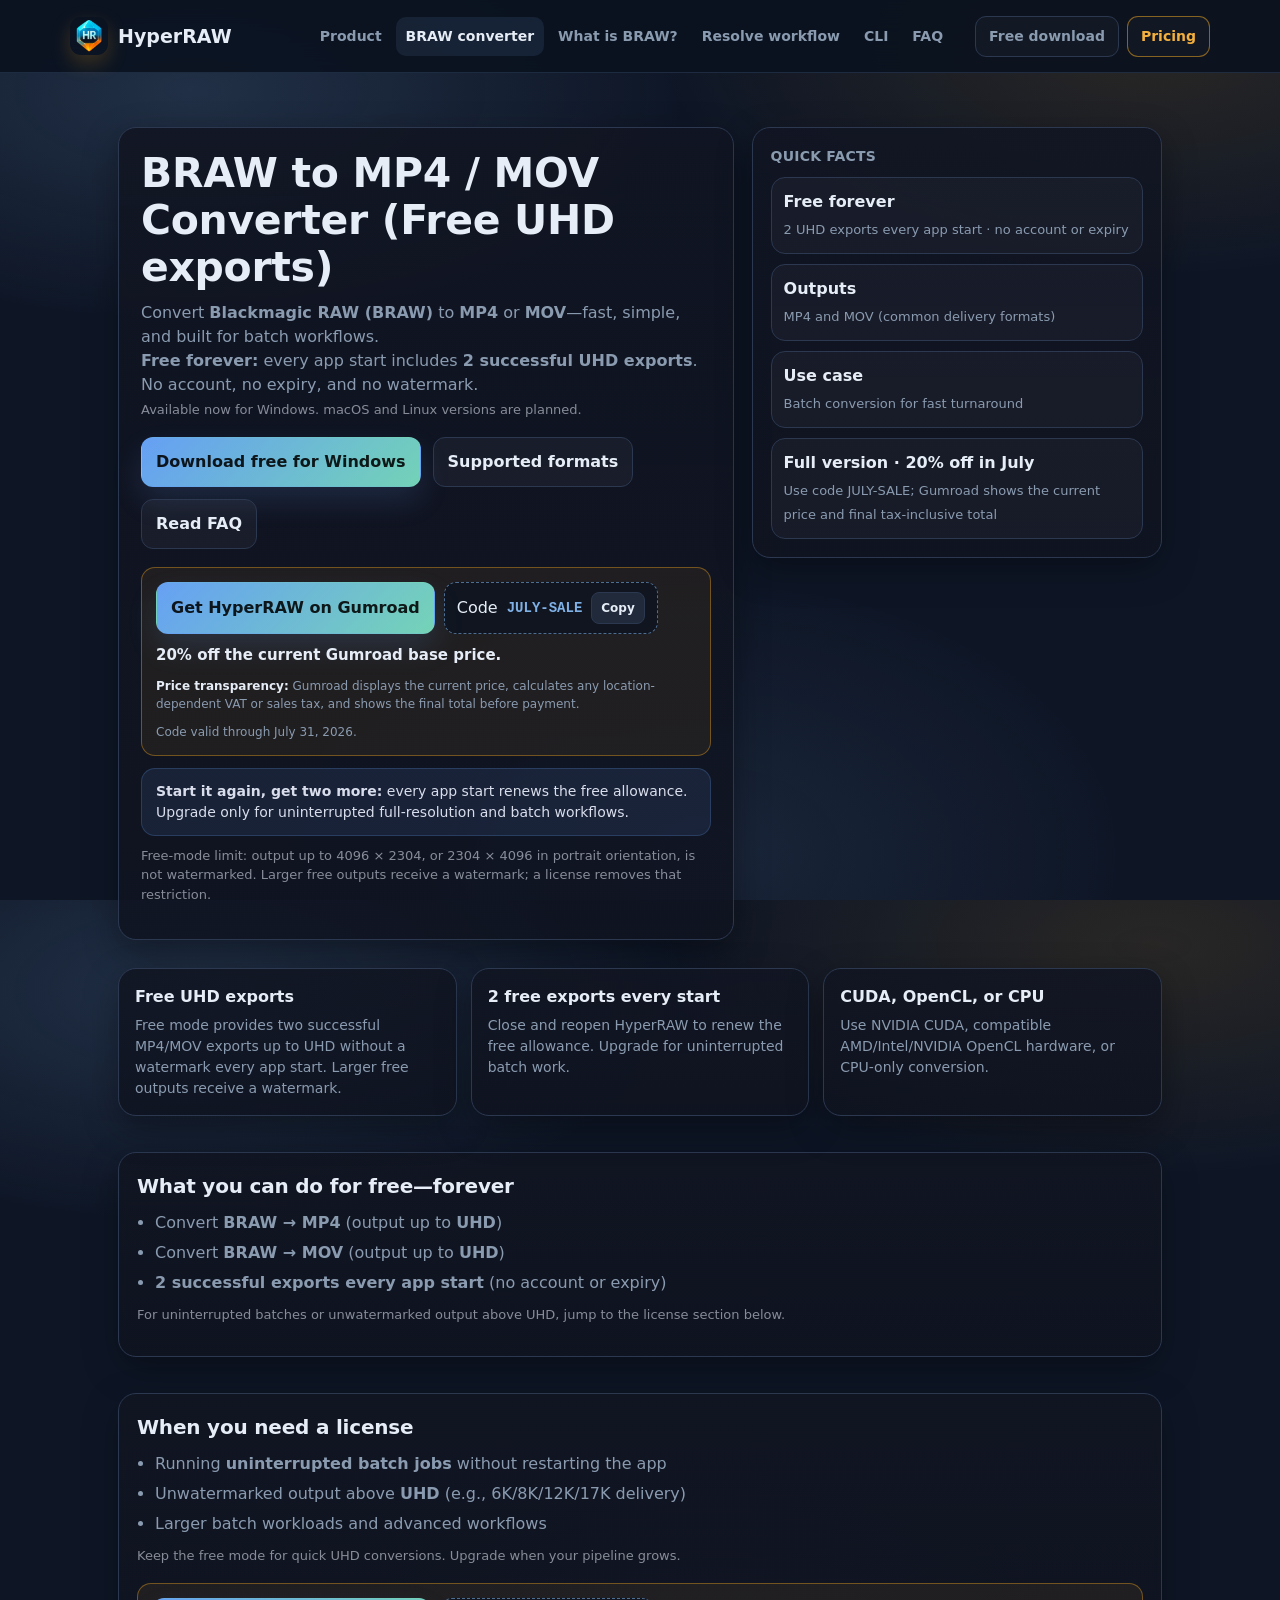
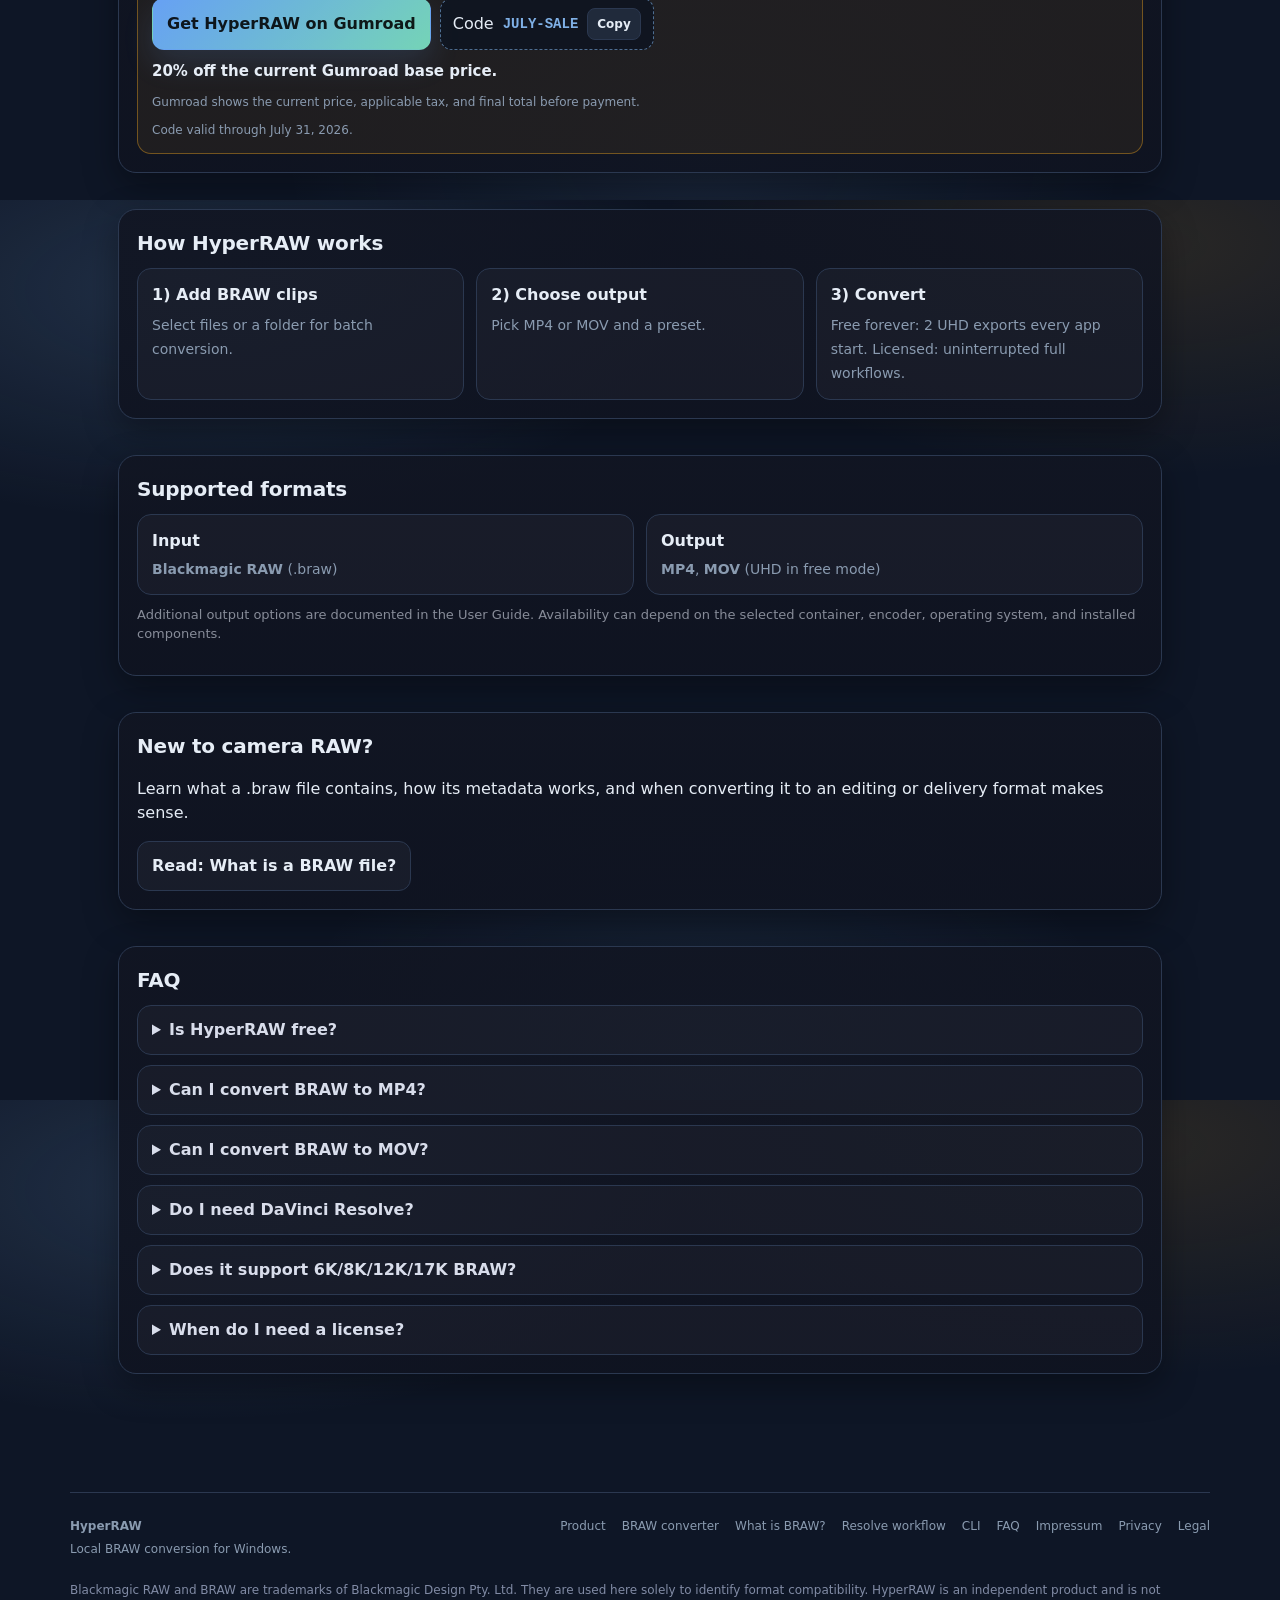
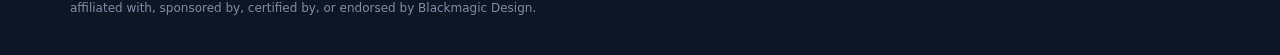
==== commit ba1d1fdd: "geneal update" ====
--- a/braw-to-mp4.html
+++ b/braw-to-mp4.html
@@ -4,14 +4,26 @@
   <meta charset="utf-8" />
   <meta name="viewport" content="width=device-width, initial-scale=1" />
 
-  <title>BRAW to MP4 / MOV Converter – Free up to UHD | HyperRAW</title>
+  <title>BRAW to MP4 / MOV Converter – Free UHD | HyperRAW</title>
   <meta name="description" content="Convert Blackmagic RAW (BRAW) to MP4 or MOV fast. Free forever: two successful UHD exports every time you start HyperRAW. License only if you need more." />
   <meta name="robots" content="index,follow" />
+  <link rel="canonical" href="https://louis-0hrs.github.io/HyperRAW/braw-to-mp4.html" />
 
   <!-- Open Graph -->
+  <meta property="og:site_name" content="HyperRAW" />
   <meta property="og:type" content="website" />
-  <meta property="og:title" content="BRAW to MP4 / MOV Converter – Free up to UHD | HyperRAW" />
+  <meta property="og:locale" content="en_US" />
+  <meta property="og:title" content="BRAW to MP4 / MOV Converter – Free UHD | HyperRAW" />
   <meta property="og:description" content="Convert BRAW to MP4 or MOV. Free forever: two successful UHD exports every time you start HyperRAW. License only if you need more." />
+  <meta property="og:url" content="https://louis-0hrs.github.io/HyperRAW/braw-to-mp4.html" />
+  <meta property="og:image" content="https://louis-0hrs.github.io/HyperRAW/og-hyperraw.png" />
+  <meta property="og:image:width" content="1200" />
+  <meta property="og:image:height" content="630" />
+  <meta property="og:image:alt" content="HyperRAW – From BRAW to delivery-ready files." />
+  <meta name="twitter:card" content="summary_large_image" />
+  <meta name="twitter:title" content="BRAW to MP4 / MOV Converter – Free UHD | HyperRAW" />
+  <meta name="twitter:description" content="Convert BRAW to MP4 or MOV with free UHD exports and optional licensed batch workflows." />
+  <meta name="twitter:image" content="https://louis-0hrs.github.io/HyperRAW/og-hyperraw.png" />
 
    <link rel="icon" type="image/png" href="HyperRAWlogo.png">
    <link rel="apple-touch-icon" href="HyperRAWlogo.png">
@@ -332,86 +344,29 @@
   </style>
   <link rel="stylesheet" href="hyperraw.css">
 
-  <!-- FAQ + Software schema (lightweight) -->
   <script type="application/ld+json">
   {
     "@context": "https://schema.org",
     "@graph": [
       {
-        "@type": "SoftwareApplication",
-        "name": "HyperRAW",
-        "applicationCategory": "MultimediaApplication",
-        "operatingSystem": "Windows",
-        "description": "Convert Blackmagic RAW (BRAW) to MP4 or MOV. Free mode outputs up to UHD and includes two successful exports every application start.",
-        "offers": [
-          {
-            "@type": "Offer",
-            "price": "0",
-            "priceCurrency": "USD",
-            "category": "Free",
-            "description": "Free mode: up to UHD output and two successful exports every application start."
-          },
-          {
-            "@type": "Offer",
-            "price": "39",
-            "priceCurrency": "EUR",
-            "category": "Paid",
-            "url": "https://haldoro.gumroad.com/l/HyperRAW",
-            "description": "HyperRAW license for higher-than-UHD output and advanced workflows. €39 via Gumroad; use code JULY-SALE in July for 20% off (€31.20)."
-          }
-        ]
+        "@type": "WebPage",
+        "@id": "https://louis-0hrs.github.io/HyperRAW/braw-to-mp4.html#webpage",
+        "url": "https://louis-0hrs.github.io/HyperRAW/braw-to-mp4.html",
+        "name": "BRAW to MP4 / MOV Converter – Free UHD | HyperRAW",
+        "description": "Convert Blackmagic RAW (BRAW) to MP4 or MOV with free UHD exports and optional licensed batch workflows.",
+        "isPartOf": {"@id": "https://louis-0hrs.github.io/HyperRAW/#website"},
+        "about": {
+          "@type": "SoftwareApplication",
+          "name": "HyperRAW",
+          "applicationCategory": "MultimediaApplication",
+          "operatingSystem": "Windows 10, Windows 11"
+        }
       },
       {
-        "@type": "FAQPage",
-        "mainEntity": [
-          {
-            "@type": "Question",
-            "name": "Is HyperRAW free?",
-            "acceptedAnswer": {
-              "@type": "Answer",
-              "text": "Yes. Free mode converts Blackmagic RAW (BRAW) to MP4 or MOV with UHD output. Every application start includes two successful exports."
-            }
-          },
-          {
-            "@type": "Question",
-            "name": "Can I convert BRAW to MP4?",
-            "acceptedAnswer": {
-              "@type": "Answer",
-              "text": "Yes—HyperRAW converts BRAW to MP4. Free mode outputs up to UHD and includes two successful exports every application start."
-            }
-          },
-          {
-            "@type": "Question",
-            "name": "Can I convert BRAW to MOV?",
-            "acceptedAnswer": {
-              "@type": "Answer",
-              "text": "Yes—HyperRAW converts BRAW to MOV. Free mode outputs up to UHD and includes two successful exports every application start."
-            }
-          },
-          {
-            "@type": "Question",
-            "name": "Do I need DaVinci Resolve to convert BRAW?",
-            "acceptedAnswer": {
-              "@type": "Answer",
-              "text": "No. HyperRAW is a standalone BRAW converter focused on batch conversion."
-            }
-          },
-          {
-            "@type": "Question",
-            "name": "Does HyperRAW support 6K/8K/12K/17K BRAW?",
-            "acceptedAnswer": {
-              "@type": "Answer",
-              "text": "Yes—HyperRAW can handle high-resolution BRAW sources. Free mode outputs up to UHD; higher-than-UHD output requires a license."
-            }
-          },
-          {
-            "@type": "Question",
-            "name": "When do I need a license?",
-            "acceptedAnswer": {
-              "@type": "Answer",
-              "text": "If you need uninterrupted batches, output above UHD, or advanced/pro workflows, you’ll want a license."
-            }
-          }
+        "@type": "BreadcrumbList",
+        "itemListElement": [
+          {"@type": "ListItem", "position": 1, "name": "HyperRAW", "item": "https://louis-0hrs.github.io/HyperRAW/"},
+          {"@type": "ListItem", "position": 2, "name": "BRAW to MP4 / MOV converter", "item": "https://louis-0hrs.github.io/HyperRAW/braw-to-mp4.html"}
         ]
       }
     ]
@@ -420,24 +375,34 @@
 </head>
 
 <body>
-  <header>
-    <div class="wrap">
-      <div class="nav">
-        <a class="brand" href="./index.html" aria-label="HyperRAW home">
-          <span class="logo" aria-hidden="true"><img src="HyperRAWlogo.png" alt="HyperRAW logo" width="34"></span>
-          <span>HyperRAW</span>
-        </a>
-
-        <div class="navlinks">
-          <span class="chip">Free forever: UHD + 2 exports / app start</span>
-          <a href="#features">Features</a>
-          <a href="#formats">Formats</a>
-          <a href="#faq">FAQ</a>
-          <a href="#license">License</a>
-          <a href="cli.html">CLI</a>
-          <a href="HyperRAW_2026_User_Guide_EN.pdf" download>User Guide (PDF)</a>
-        </div>
+  <header class="site-header">
+    <div class="site-nav-shell">
+      <a class="site-brand" href="index.html" aria-label="HyperRAW home"><img src="HyperRAWlogo.png" alt="">HyperRAW</a>
+      <nav class="site-nav-links" aria-label="Primary navigation">
+        <a href="index.html">Product</a>
+        <a href="braw-to-mp4.html" aria-current="page">BRAW converter</a>
+        <a href="what-is-a-braw-file.html">What is BRAW?</a>
+        <a href="hyperraw-and-davinci-resolve.html">Resolve workflow</a>
+        <a href="cli.html">CLI</a>
+        <a href="faq.html">FAQ</a>
+      </nav>
+      <div class="site-nav-actions">
+        <a href="https://github.com/louis-0hrs/HyperRAW/releases">Free download</a>
+        <a href="#license">Pricing</a>
       </div>
+      <details class="site-mobile-menu">
+        <summary>Menu</summary>
+        <nav class="site-mobile-links" aria-label="Mobile navigation">
+          <a href="index.html">Product</a>
+          <a href="braw-to-mp4.html" aria-current="page">BRAW converter</a>
+          <a href="what-is-a-braw-file.html">What is BRAW?</a>
+          <a href="hyperraw-and-davinci-resolve.html">Resolve workflow</a>
+          <a href="cli.html">CLI &amp; automation</a>
+          <a href="faq.html">FAQ</a>
+          <a href="https://github.com/louis-0hrs/HyperRAW/releases">Free download</a>
+          <a href="#license">Pricing</a>
+        </nav>
+      </details>
     </div>
   </header>
 
@@ -446,7 +411,7 @@
       <section class="hero">
         <div class="heroGrid">
           <div class="card heroCard">
-            <h1>BRAW to MP4 / MOV Converter (Free up to UHD)</h1>
+            <h1>BRAW to MP4 / MOV Converter (Free UHD exports)</h1>
             <p class="sub">
               Convert <b>Blackmagic RAW (BRAW)</b> to <b>MP4</b> or <b>MOV</b>—fast, simple, and built for batch workflows.
               <br />
@@ -457,17 +422,26 @@
 
             <div class="ctaRow">
               <a class="btn primary" href="https://github.com/louis-0hrs/HyperRAW/releases" rel="nofollow">Download free for Windows</a>
-              <a class="btn" href="https://haldoro.gumroad.com/l/HyperRAW?utm_source=hyperraw-site&amp;utm_medium=organic&amp;utm_campaign=braw-to-mp4" target="_blank" rel="noopener">Unlock full version · €39</a>
               <a class="btn" href="#formats">Supported formats</a>
               <a class="btn" href="#faq">Read FAQ</a>
             </div>
 
+            <div class="purchase-offer" aria-label="July license offer">
+              <div class="offer-actions">
+                <a class="btn primary" href="https://haldoro.gumroad.com/l/HyperRAW?utm_source=hyperraw-site&amp;utm_medium=organic&amp;utm_campaign=braw-to-mp4" target="_blank" rel="noopener">Get HyperRAW on Gumroad</a>
+                <span class="offer-code"><span>Code</span><code>JULY-SALE</code><button class="copy-code" type="button" data-code="JULY-SALE" aria-live="polite">Copy</button></span>
+              </div>
+              <p class="offer-price">20% off the current Gumroad base price.</p>
+              <p class="offer-tax"><strong>Price transparency:</strong> Gumroad displays the current price, calculates any location-dependent VAT or sales tax, and shows the final total before payment.</p>
+              <p class="offer-deadline">Code valid through July 31, 2026.</p>
+            </div>
+
             <div class="promise">
               <b>Start it again, get two more:</b> every app start renews the free allowance. Upgrade only for uninterrupted full-resolution and batch workflows.
             </div>
 
             <p class="note">
-              Note: “UHD” refers to 4K UHD output. Higher-than-UHD output requires a license.
+              Free-mode limit: output up to 4096 × 2304, or 2304 × 4096 in portrait orientation, is not watermarked. Larger free outputs receive a watermark; a license removes that restriction.
             </p>
           </div>
 
@@ -477,7 +451,7 @@
               <li class="kItem"><b>Free forever</b><span>2 UHD exports every app start · no account or expiry</span></li>
               <li class="kItem"><b>Outputs</b><span>MP4 and MOV (common delivery formats)</span></li>
               <li class="kItem"><b>Use case</b><span>Batch conversion for fast turnaround</span></li>
-              <li class="kItem"><b>Full version · €39</b><span>Unrestricted full-resolution exports and batch workflows</span></li>
+              <li class="kItem"><b>Full version · 20% off in July</b><span>Use code JULY-SALE; Gumroad shows the current price and final tax-inclusive total</span></li>
             </ul>
           </aside>
         </div>
@@ -486,8 +460,8 @@
       <section id="features" class="anchor">
         <div class="grid3">
           <div class="card mini">
-            <h3>Free up to UHD</h3>
-            <p>Free mode converts BRAW to UHD MP4/MOV—perfect for quick tests and small deliveries, with a renewed allowance every app start.</p>
+            <h3>Free UHD exports</h3>
+            <p>Free mode provides two successful MP4/MOV exports up to UHD without a watermark every app start. Larger free outputs receive a watermark.</p>
           </div>
           <div class="card mini">
             <h3>2 free exports every start</h3>
@@ -508,7 +482,7 @@
             <li>Convert <b>BRAW → MOV</b> (output up to <b>UHD</b>)</li>
             <li><b>2 successful exports every app start</b> (no account or expiry)</li>
           </ul>
-          <p class="note">For uninterrupted batches or output above UHD, jump to the license section below.</p>
+          <p class="note">For uninterrupted batches or unwatermarked output above UHD, jump to the license section below.</p>
         </div>
       </section>
 
@@ -517,13 +491,18 @@
           <h2>When you need a license</h2>
           <ul class="bullets">
             <li>Running <b>uninterrupted batch jobs</b> without restarting the app</li>
-            <li>Output above <b>UHD</b> (e.g., 6K/8K/12K/17K delivery)</li>
+            <li>Unwatermarked output above <b>UHD</b> (e.g., 6K/8K/12K/17K delivery)</li>
             <li>Larger batch workloads and advanced workflows</li>
           </ul>
           <p class="note">Keep the free mode for quick UHD conversions. Upgrade when your pipeline grows.</p>
-          <div class="ctaRow">
-            <a class="btn primary" href="https://haldoro.gumroad.com/l/HyperRAW?utm_source=hyperraw-site&amp;utm_medium=organic&amp;utm_campaign=braw-to-mp4" target="_blank" rel="noopener">Buy HyperRAW on Gumroad · €39</a>
-            <span class="note">20% off in July with code <b>JULY-SALE</b> (€31.20).</span>
+          <div class="purchase-offer" aria-label="July license offer">
+            <div class="offer-actions">
+              <a class="btn primary" href="https://haldoro.gumroad.com/l/HyperRAW?utm_source=hyperraw-site&amp;utm_medium=organic&amp;utm_campaign=braw-to-mp4" target="_blank" rel="noopener">Get HyperRAW on Gumroad</a>
+              <span class="offer-code"><span>Code</span><code>JULY-SALE</code><button class="copy-code" type="button" data-code="JULY-SALE" aria-live="polite">Copy</button></span>
+            </div>
+            <p class="offer-price">20% off the current Gumroad base price.</p>
+            <p class="offer-tax">Gumroad shows the current price, applicable tax, and final total before payment.</p>
+            <p class="offer-deadline">Code valid through July 31, 2026.</p>
           </div>
         </div>
       </section>
@@ -552,7 +531,15 @@
               <p><b>MP4</b>, <b>MOV</b> (UHD in free mode)</p>
             </div>
           </div>
-          <p class="note">If you offer additional codecs (e.g., ProRes), consider linking to a separate “All outputs” page to keep this landing page focused.</p>
+          <p class="note">Additional output options are documented in the <a href="HyperRAW_2026_User_Guide_EN.pdf" download>User Guide</a>. Availability can depend on the selected container, encoder, operating system, and installed components.</p>
+        </div>
+      </section>
+
+      <section>
+        <div class="card sectionCard">
+          <h2>New to camera RAW?</h2>
+          <p>Learn what a .braw file contains, how its metadata works, and when converting it to an editing or delivery format makes sense.</p>
+          <div class="ctaRow"><a class="btn" href="what-is-a-braw-file.html">Read: What is a BRAW file?</a></div>
         </div>
       </section>
 
@@ -566,46 +553,48 @@
             </details>
             <details>
               <summary>Can I convert BRAW to MP4?</summary>
-              <p>Yes—HyperRAW converts Blackmagic RAW (BRAW) to MP4. Free mode outputs up to UHD and renews two successful exports at every app start.</p>
+              <p>Yes—HyperRAW converts Blackmagic RAW (BRAW) to MP4. Free mode renews two successful unwatermarked exports up to UHD at every app start; larger free outputs receive a watermark.</p>
             </details>
             <details>
               <summary>Can I convert BRAW to MOV?</summary>
-              <p>Yes—HyperRAW converts BRAW to MOV. Free mode outputs up to UHD and renews two successful exports at every app start.</p>
+              <p>Yes—HyperRAW converts BRAW to MOV. Free mode renews two successful unwatermarked exports up to UHD at every app start; larger free outputs receive a watermark.</p>
             </details>
             <details>
               <summary>Do I need DaVinci Resolve?</summary>
-              <p>No. HyperRAW is a standalone converter focused on quick batch conversion.</p>
+              <p>No. HyperRAW uses the Blackmagic RAW SDK directly and does not require DaVinci Resolve to be installed. Resolve remains the more appropriate tool when you need native BRAW editing, grading, effects, audio, or finishing. <a href="hyperraw-and-davinci-resolve.html">Read the workflow guide.</a></p>
             </details>
             <details>
               <summary>Does it support 6K/8K/12K/17K BRAW?</summary>
-              <p>HyperRAW can handle high-resolution BRAW sources. Free mode outputs up to UHD; higher-than-UHD output requires a license.</p>
+              <p>HyperRAW can handle high-resolution BRAW sources. Free outputs above UHD receive a watermark; a license enables unwatermarked high-resolution delivery.</p>
             </details>
             <details>
               <summary>When do I need a license?</summary>
-              <p>If you need uninterrupted batches, output above UHD, or advanced workflows, you’ll want a license.</p>
+              <p>If you need uninterrupted batches, unwatermarked output above UHD, or advanced workflows, you’ll want a license.</p>
             </details>
           </div>
         </div>
       </section>
 
-      <footer>
-        <div class="footerRow">
-          <div>
-            <div><b>HyperRAW</b> <span class="muted">— Blackmagic RAW (BRAW) Converter</span></div>
-            <div class="muted">Free forever: UHD output and two successful exports every app start.</div>
-          </div>
-          <div class="footerLinks">
-            <a href="./index.html">Home</a>
-            <a href="./faq.html">FAQ</a>
-            <a href="./privacy.html">Privacy</a>
-            <a href="./impressum.html">Imprint</a>
-          </div>
-        </div>
-        <p class="muted" style="margin: 14px 0 0;">
-          Disclaimer: “Blackmagic RAW” and “BRAW” are trademarks of Blackmagic Design Pty. Ltd. HyperRAW is not affiliated with or endorsed by Blackmagic Design.
-        </p>
-      </footer>
     </div>
   </main>
+  <footer class="site-footer">
+    <div><strong>HyperRAW</strong><p>Local BRAW conversion for Windows.</p></div>
+    <nav class="site-footer-links" aria-label="Footer navigation"><a href="index.html">Product</a><a href="braw-to-mp4.html">BRAW converter</a><a href="what-is-a-braw-file.html">What is BRAW?</a><a href="hyperraw-and-davinci-resolve.html">Resolve workflow</a><a href="cli.html">CLI</a><a href="faq.html">FAQ</a><a href="impressum.html">Impressum</a><a href="privacy.html">Privacy</a><a href="legal.html">Legal</a></nav>
+    <p class="site-footer-legal">Blackmagic RAW and BRAW are trademarks of Blackmagic Design Pty. Ltd. They are used here solely to identify format compatibility. HyperRAW is an independent product and is not affiliated with, sponsored by, certified by, or endorsed by Blackmagic Design.</p>
+  </footer>
+  <script>
+    document.querySelectorAll('.copy-code').forEach((button) => {
+      button.addEventListener('click', async () => {
+        const original = button.textContent;
+        try {
+          await navigator.clipboard.writeText(button.dataset.code);
+          button.textContent = 'Copied!';
+        } catch {
+          button.textContent = 'Copy: JULY-SALE';
+        }
+        window.setTimeout(() => { button.textContent = original; }, 1800);
+      });
+    });
+  </script>
 </body>
 </html>
--- a/hyperraw.css
+++ b/hyperraw.css
@@ -22,3 +22,304 @@
   outline: 2px solid var(--accent);
   outline-offset: 3px;
 }
+
+/* Shared site navigation */
+.site-header {
+  display: block;
+  position: sticky;
+  top: 0;
+  z-index: 100;
+  width: 100%;
+  padding: 0;
+  border-bottom: 1px solid rgba(127, 176, 230, .16);
+  background: rgba(10, 18, 32, .9);
+  backdrop-filter: blur(16px);
+}
+
+.site-nav-shell {
+  display: flex;
+  align-items: center;
+  gap: 22px;
+  width: min(calc(100% - 36px), 1140px);
+  min-height: 72px;
+  margin: 0 auto;
+}
+
+.site-brand {
+  display: inline-flex;
+  flex: 0 0 auto;
+  align-items: center;
+  gap: 10px;
+  color: var(--text);
+  font-size: 19px;
+  font-weight: 800;
+  text-decoration: none;
+}
+
+.site-brand img {
+  width: 38px;
+  height: 38px;
+  border-radius: 11px;
+  box-shadow: 0 8px 20px rgba(232, 160, 32, .22);
+}
+
+.site-nav-links {
+  display: flex;
+  align-items: center;
+  gap: 4px;
+  margin-left: auto;
+}
+
+.site-nav-links a,
+.site-nav-actions a,
+.site-mobile-links a {
+  color: var(--muted);
+  font-size: 14px;
+  font-weight: 650;
+  text-decoration: none;
+}
+
+.site-nav-links a {
+  padding: 9px 10px;
+  border-radius: 10px;
+}
+
+.site-nav-links a:hover,
+.site-nav-links a[aria-current="page"] {
+  background: rgba(127, 176, 230, .1);
+  color: var(--text);
+}
+
+.site-nav-actions {
+  display: flex;
+  align-items: center;
+  gap: 8px;
+}
+
+.site-nav-actions a {
+  min-height: 40px;
+  padding: 9px 13px;
+  border: 1px solid var(--line);
+  border-radius: 11px;
+  background: rgba(255, 255, 255, .025);
+}
+
+.site-nav-actions a:last-child {
+  border-color: rgba(232, 160, 32, .55);
+  color: #f4b03e;
+}
+
+.site-mobile-menu {
+  display: none;
+  margin-left: auto;
+}
+
+.site-mobile-menu summary {
+  padding: 9px 12px;
+  border: 1px solid var(--line);
+  border-radius: 10px;
+  color: var(--text);
+  cursor: pointer;
+  font-size: 14px;
+  font-weight: 750;
+  list-style: none;
+}
+
+.site-mobile-menu summary::-webkit-details-marker {
+  display: none;
+}
+
+.site-mobile-links {
+  position: absolute;
+  top: 64px;
+  right: 13px;
+  left: 13px;
+  display: grid;
+  gap: 4px;
+  padding: 12px;
+  border: 1px solid var(--line);
+  border-radius: 14px;
+  background: #101a2c;
+  box-shadow: 0 18px 42px rgba(0, 0, 0, .36);
+}
+
+.site-mobile-links a {
+  padding: 11px 12px;
+  border-radius: 9px;
+}
+
+.site-mobile-links a:hover,
+.site-mobile-links a[aria-current="page"] {
+  background: rgba(127, 176, 230, .1);
+  color: var(--text);
+}
+
+/* Reusable purchase disclosure */
+.purchase-offer {
+  display: grid;
+  gap: 10px;
+  width: 100%;
+  margin-top: 18px;
+  padding: 14px;
+  border: 1px solid rgba(232, 160, 32, .42);
+  border-radius: 14px;
+  background: rgba(232, 160, 32, .075);
+}
+
+.purchase-offer.compact {
+  margin-top: 12px;
+}
+
+.offer-actions {
+  display: flex;
+  flex-wrap: wrap;
+  align-items: stretch;
+  gap: 9px;
+}
+
+.offer-actions .button,
+.offer-actions .btn {
+  margin: 0;
+}
+
+.offer-code {
+  display: inline-flex;
+  align-items: center;
+  gap: 9px;
+  min-height: 48px;
+  padding: 9px 12px;
+  border: 1px dashed rgba(127, 176, 230, .58);
+  border-radius: 12px;
+  background: rgba(10, 18, 32, .72);
+  color: var(--text);
+}
+
+.offer-code code {
+  color: var(--accent2);
+  font-family: ui-monospace, SFMono-Regular, Consolas, monospace;
+  font-size: 14px;
+  font-weight: 800;
+}
+
+.offer-code button {
+  padding: 6px 9px;
+  border: 1px solid var(--line);
+  border-radius: 8px;
+  background: #202a3b;
+  color: var(--text);
+  cursor: pointer;
+  font: inherit;
+  font-size: 12px;
+  font-weight: 750;
+}
+
+.offer-price {
+  margin: 0;
+  color: var(--text);
+  font-size: 15px;
+  font-weight: 750;
+}
+
+.offer-price s {
+  color: var(--muted);
+  font-weight: 600;
+}
+
+.offer-tax,
+.offer-deadline {
+  margin: 0;
+  color: var(--muted);
+  font-size: 12px;
+  line-height: 1.5;
+}
+
+.offer-tax strong {
+  color: var(--text);
+}
+
+.site-footer {
+  display: grid;
+  grid-template-columns: minmax(190px, .8fr) minmax(260px, 1.2fr);
+  gap: 18px 30px;
+  width: min(calc(100% - 36px), 1140px);
+  margin: 46px auto 0;
+  padding: 24px 0 38px;
+  border-top: 1px solid var(--line);
+  color: var(--muted);
+  font-size: 12px;
+}
+
+.site-footer p {
+  margin: 5px 0 0;
+}
+
+.site-footer-links {
+  display: flex;
+  flex-wrap: wrap;
+  justify-content: flex-end;
+  gap: 9px 16px;
+}
+
+.site-footer-links a {
+  color: var(--muted);
+  text-underline-offset: 3px;
+}
+
+.site-footer-legal {
+  grid-column: 1 / -1;
+  margin: 0;
+  color: #818ba5;
+}
+
+@media (max-width: 1000px) {
+  .site-nav-links,
+  .site-nav-actions {
+    display: none;
+  }
+
+  .site-mobile-menu {
+    display: block;
+  }
+}
+
+@media (max-width: 640px) {
+  .site-nav-shell,
+  .site-footer {
+    width: min(calc(100% - 26px), 1140px);
+  }
+
+  .site-nav-shell {
+    min-height: 64px;
+  }
+
+  .site-brand img {
+    width: 34px;
+    height: 34px;
+  }
+
+  .offer-actions {
+    display: grid;
+  }
+
+  .offer-actions .button,
+  .offer-actions .btn,
+  .offer-code {
+    width: 100%;
+  }
+
+  .offer-code {
+    justify-content: space-between;
+  }
+
+  .site-footer {
+    grid-template-columns: 1fr;
+  }
+
+  .site-footer-links {
+    justify-content: flex-start;
+  }
+
+  .site-footer-legal {
+    grid-column: auto;
+  }
+}
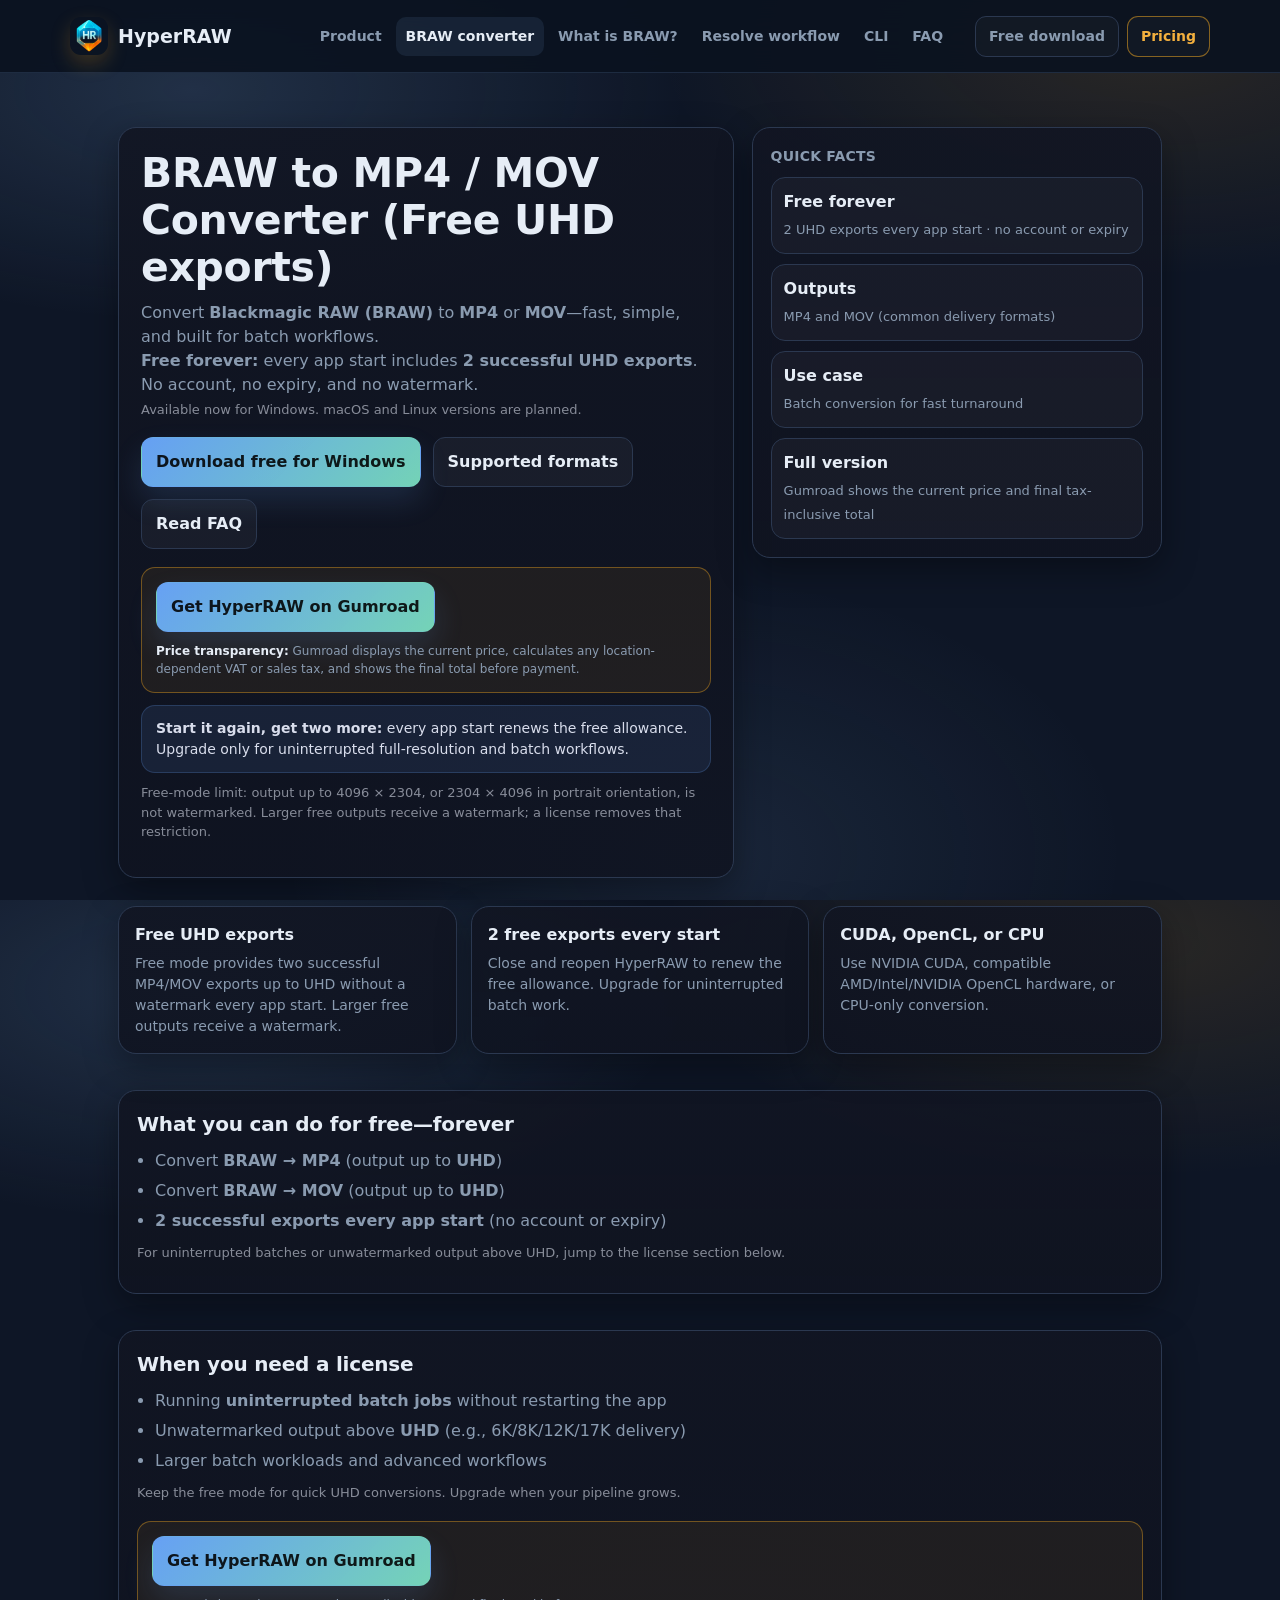
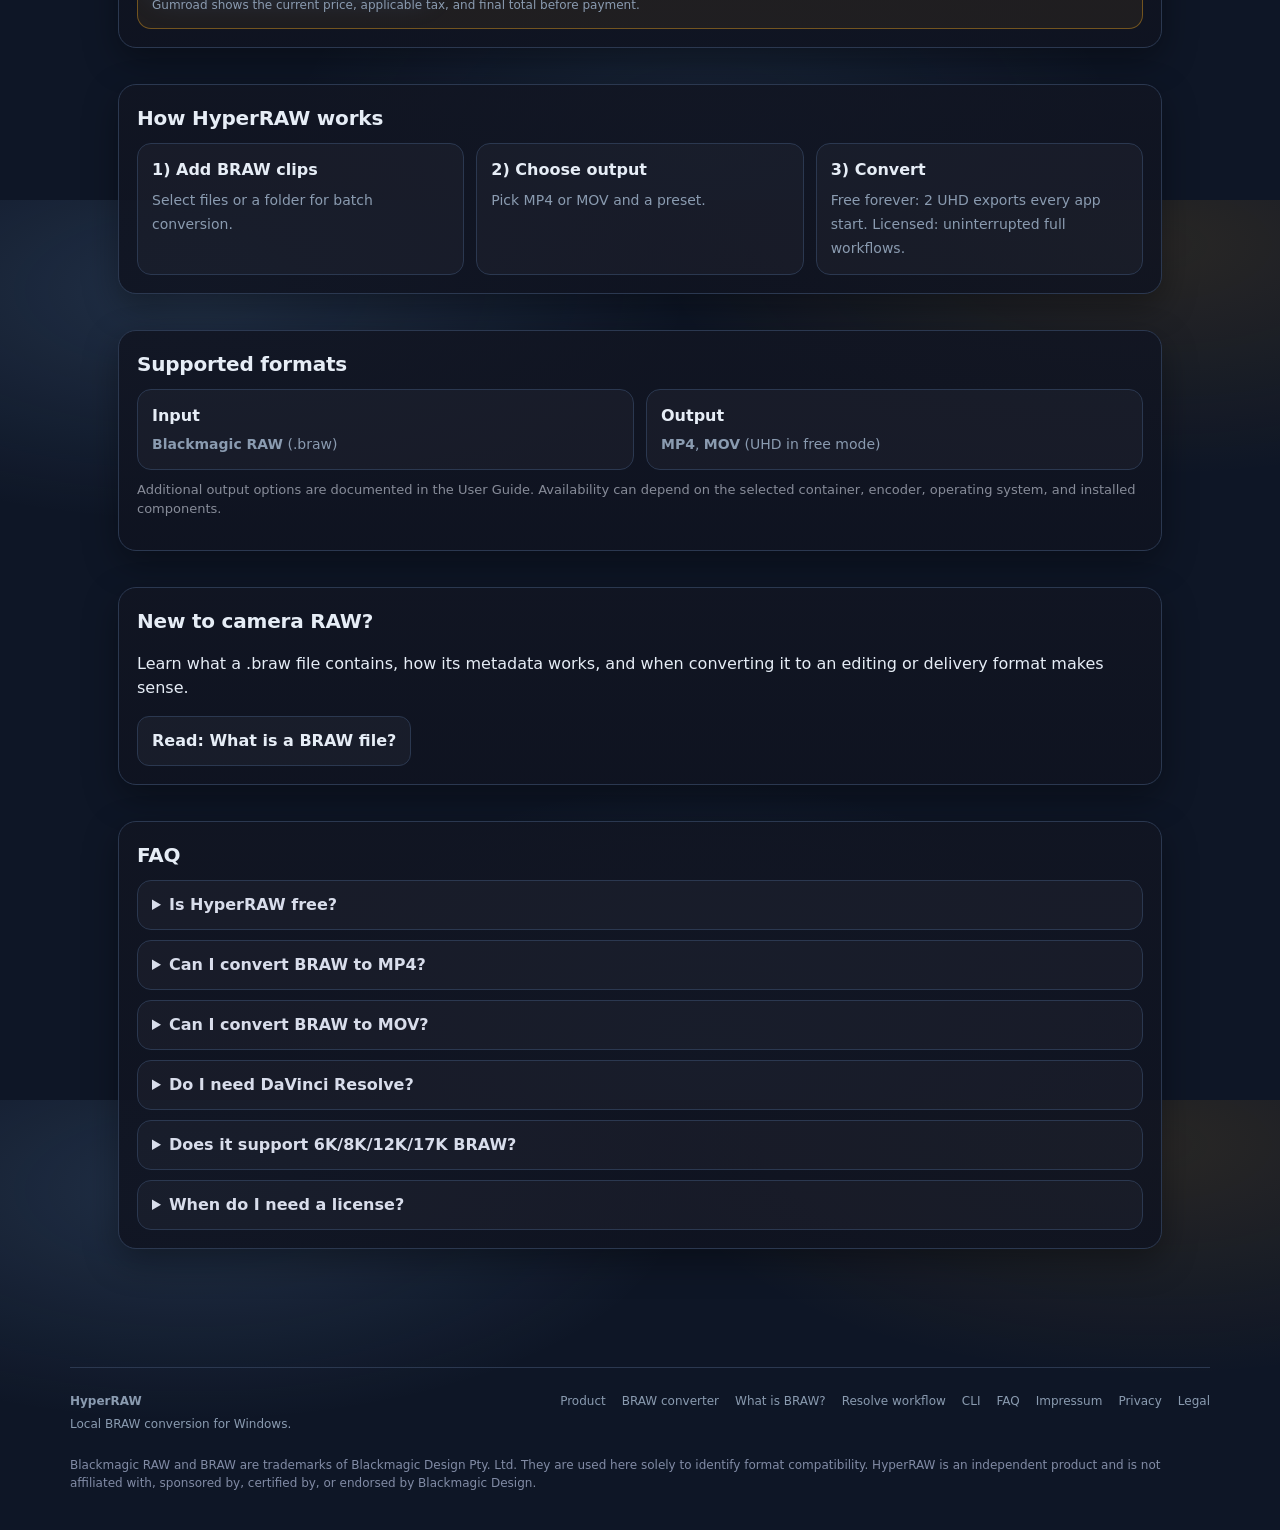
==== commit bc5dc61c: "Remove July sale references and restore default pricing UI" ====
--- a/braw-to-mp4.html
+++ b/braw-to-mp4.html
@@ -426,14 +426,11 @@
               <a class="btn" href="#faq">Read FAQ</a>
             </div>
 
-            <div class="purchase-offer" aria-label="July license offer">
+            <div class="purchase-offer" aria-label="HyperRAW license offer">
               <div class="offer-actions">
                 <a class="btn primary" href="https://haldoro.gumroad.com/l/HyperRAW?utm_source=hyperraw-site&amp;utm_medium=organic&amp;utm_campaign=braw-to-mp4" target="_blank" rel="noopener">Get HyperRAW on Gumroad</a>
-                <span class="offer-code"><span>Code</span><code>JULY-SALE</code><button class="copy-code" type="button" data-code="JULY-SALE" aria-live="polite">Copy</button></span>
               </div>
-              <p class="offer-price">20% off the current Gumroad base price.</p>
               <p class="offer-tax"><strong>Price transparency:</strong> Gumroad displays the current price, calculates any location-dependent VAT or sales tax, and shows the final total before payment.</p>
-              <p class="offer-deadline">Code valid through July 31, 2026.</p>
             </div>
 
             <div class="promise">
@@ -451,7 +448,7 @@
               <li class="kItem"><b>Free forever</b><span>2 UHD exports every app start · no account or expiry</span></li>
               <li class="kItem"><b>Outputs</b><span>MP4 and MOV (common delivery formats)</span></li>
               <li class="kItem"><b>Use case</b><span>Batch conversion for fast turnaround</span></li>
-              <li class="kItem"><b>Full version · 20% off in July</b><span>Use code JULY-SALE; Gumroad shows the current price and final tax-inclusive total</span></li>
+              <li class="kItem"><b>Full version</b><span>Gumroad shows the current price and final tax-inclusive total</span></li>
             </ul>
           </aside>
         </div>
@@ -495,14 +492,11 @@
             <li>Larger batch workloads and advanced workflows</li>
           </ul>
           <p class="note">Keep the free mode for quick UHD conversions. Upgrade when your pipeline grows.</p>
-          <div class="purchase-offer" aria-label="July license offer">
+          <div class="purchase-offer" aria-label="HyperRAW license offer">
             <div class="offer-actions">
               <a class="btn primary" href="https://haldoro.gumroad.com/l/HyperRAW?utm_source=hyperraw-site&amp;utm_medium=organic&amp;utm_campaign=braw-to-mp4" target="_blank" rel="noopener">Get HyperRAW on Gumroad</a>
-              <span class="offer-code"><span>Code</span><code>JULY-SALE</code><button class="copy-code" type="button" data-code="JULY-SALE" aria-live="polite">Copy</button></span>
             </div>
-            <p class="offer-price">20% off the current Gumroad base price.</p>
             <p class="offer-tax">Gumroad shows the current price, applicable tax, and final total before payment.</p>
-            <p class="offer-deadline">Code valid through July 31, 2026.</p>
           </div>
         </div>
       </section>
@@ -582,19 +576,6 @@
     <nav class="site-footer-links" aria-label="Footer navigation"><a href="index.html">Product</a><a href="braw-to-mp4.html">BRAW converter</a><a href="what-is-a-braw-file.html">What is BRAW?</a><a href="hyperraw-and-davinci-resolve.html">Resolve workflow</a><a href="cli.html">CLI</a><a href="faq.html">FAQ</a><a href="impressum.html">Impressum</a><a href="privacy.html">Privacy</a><a href="legal.html">Legal</a></nav>
     <p class="site-footer-legal">Blackmagic RAW and BRAW are trademarks of Blackmagic Design Pty. Ltd. They are used here solely to identify format compatibility. HyperRAW is an independent product and is not affiliated with, sponsored by, certified by, or endorsed by Blackmagic Design.</p>
   </footer>
-  <script>
-    document.querySelectorAll('.copy-code').forEach((button) => {
-      button.addEventListener('click', async () => {
-        const original = button.textContent;
-        try {
-          await navigator.clipboard.writeText(button.dataset.code);
-          button.textContent = 'Copied!';
-        } catch {
-          button.textContent = 'Copy: JULY-SALE';
-        }
-        window.setTimeout(() => { button.textContent = original; }, 1800);
-      });
-    });
-  </script>
+
 </body>
 </html>
--- a/hyperraw.css
+++ b/hyperraw.css
@@ -11,7 +11,6 @@
   --accent: #e8a020;
   --accent2: #7fb0e6;
   --accent-2: #7fb0e6;
-  --sale: #e8a020;
 }
 
 body {
@@ -182,51 +181,7 @@
   margin: 0;
 }
 
-.offer-code {
-  display: inline-flex;
-  align-items: center;
-  gap: 9px;
-  min-height: 48px;
-  padding: 9px 12px;
-  border: 1px dashed rgba(127, 176, 230, .58);
-  border-radius: 12px;
-  background: rgba(10, 18, 32, .72);
-  color: var(--text);
-}
-
-.offer-code code {
-  color: var(--accent2);
-  font-family: ui-monospace, SFMono-Regular, Consolas, monospace;
-  font-size: 14px;
-  font-weight: 800;
-}
-
-.offer-code button {
-  padding: 6px 9px;
-  border: 1px solid var(--line);
-  border-radius: 8px;
-  background: #202a3b;
-  color: var(--text);
-  cursor: pointer;
-  font: inherit;
-  font-size: 12px;
-  font-weight: 750;
-}
-
-.offer-price {
-  margin: 0;
-  color: var(--text);
-  font-size: 15px;
-  font-weight: 750;
-}
-
-.offer-price s {
-  color: var(--muted);
-  font-weight: 600;
-}
-
-.offer-tax,
-.offer-deadline {
+.offer-tax {
   margin: 0;
   color: var(--muted);
   font-size: 12px;
@@ -302,13 +257,8 @@
   }
 
   .offer-actions .button,
-  .offer-actions .btn,
-  .offer-code {
+  .offer-actions .btn {
     width: 100%;
-  }
-
-  .offer-code {
-    justify-content: space-between;
   }
 
   .site-footer {
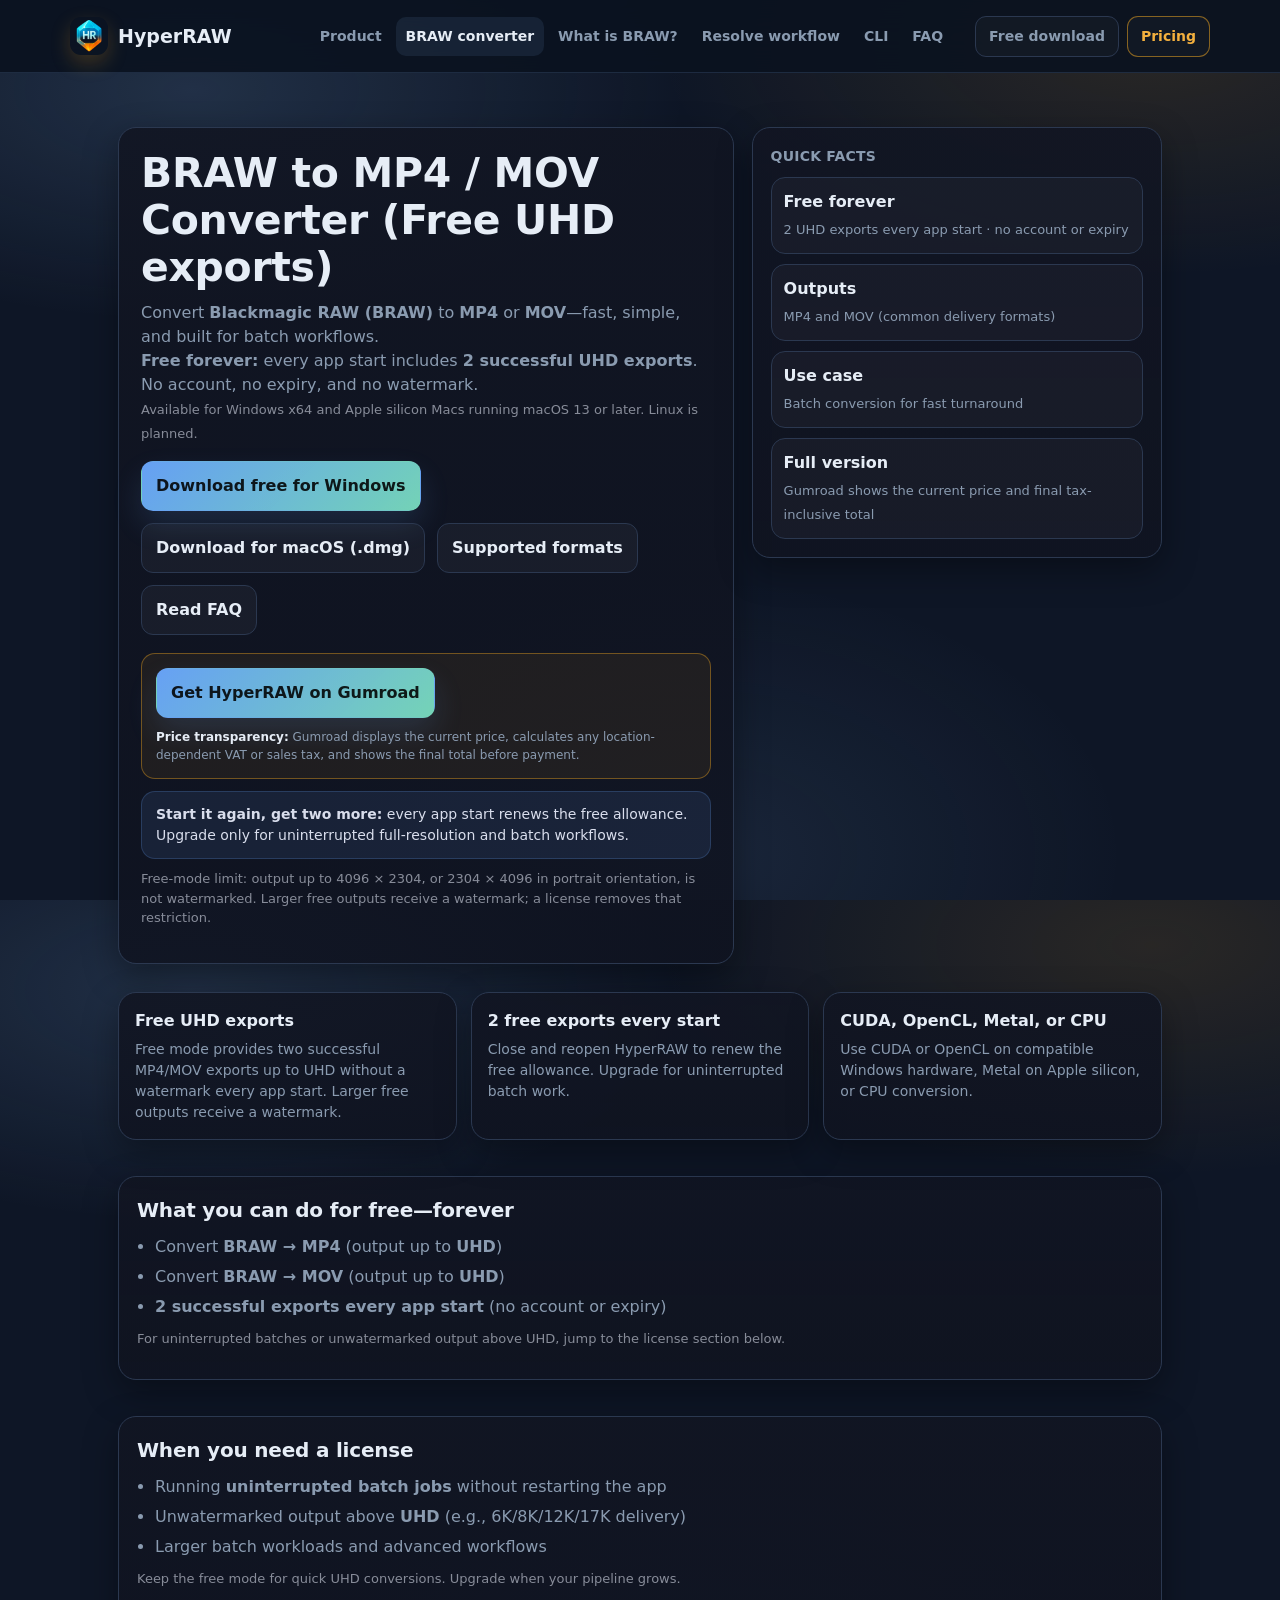
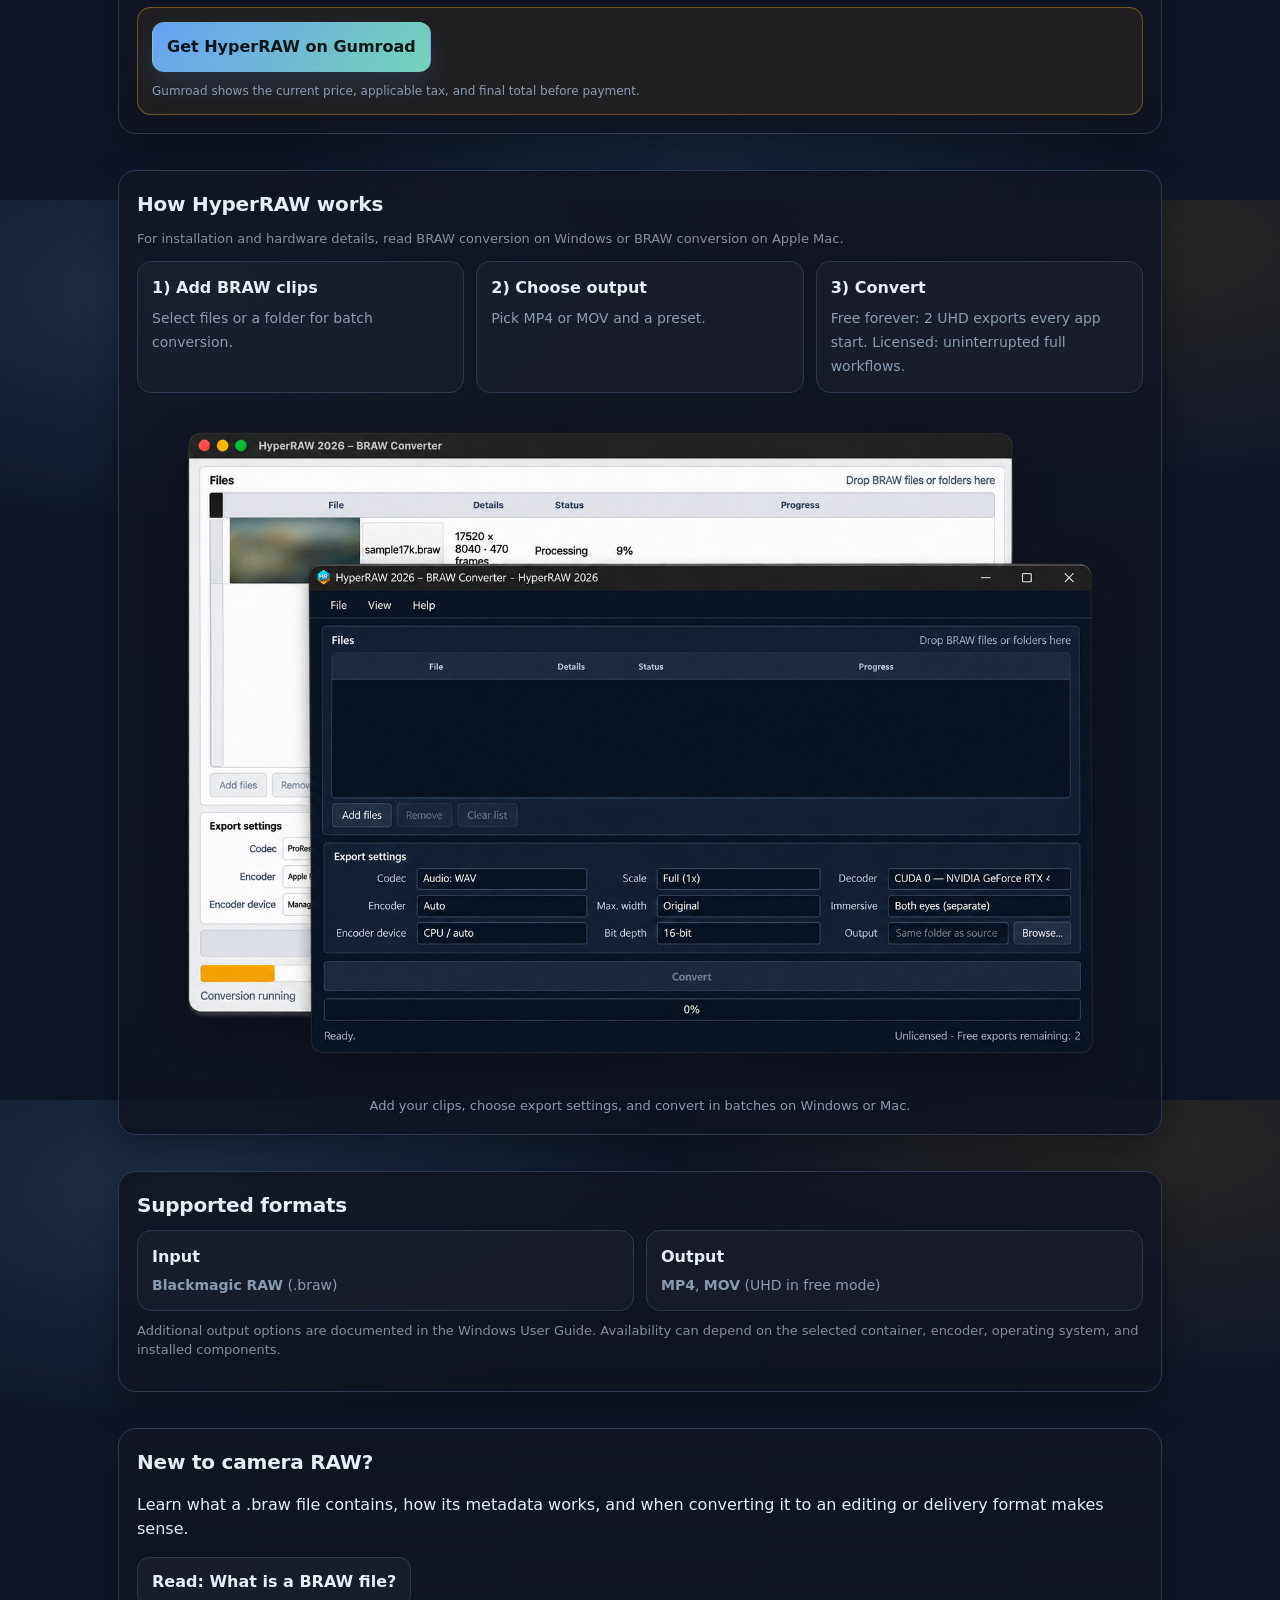
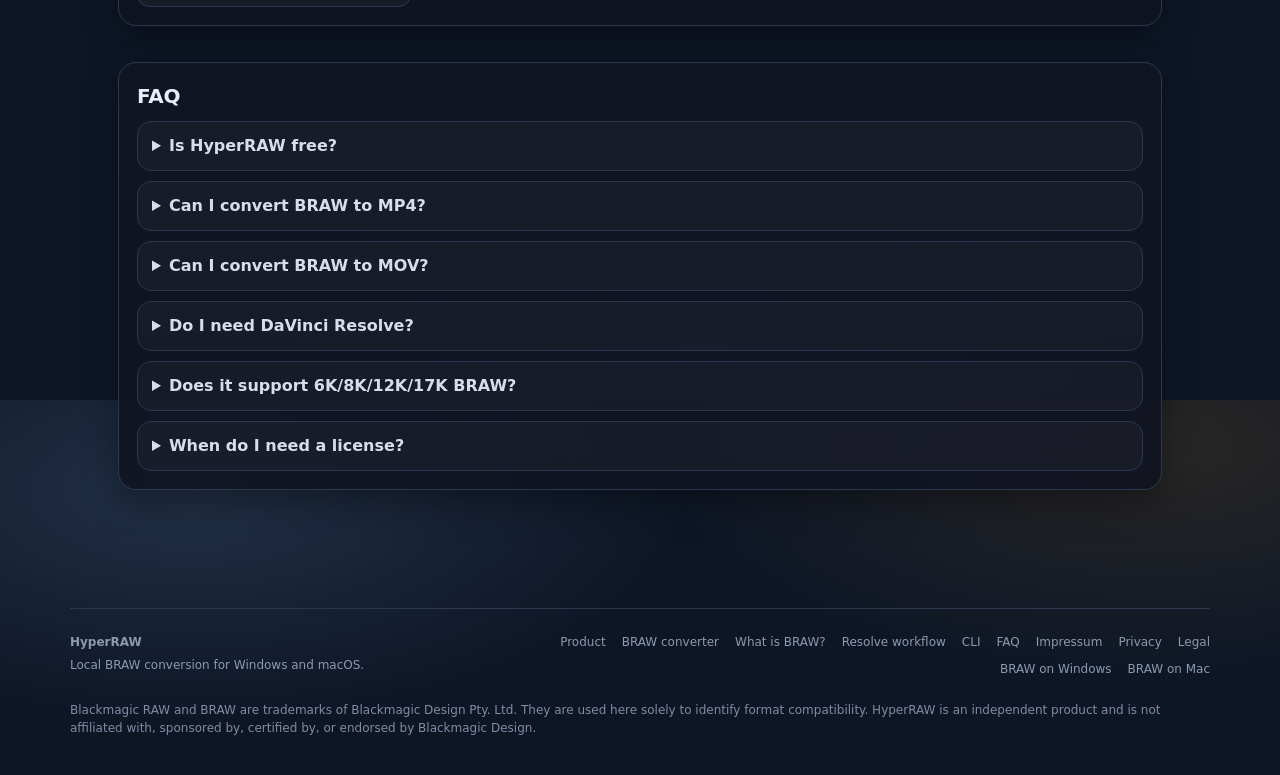
==== commit 57197bda: "Add macOS release and platform conversion guides" ====
--- a/braw-to-mp4.html
+++ b/braw-to-mp4.html
@@ -4,8 +4,8 @@
   <meta charset="utf-8" />
   <meta name="viewport" content="width=device-width, initial-scale=1" />
 
-  <title>BRAW to MP4 / MOV Converter – Free UHD | HyperRAW</title>
-  <meta name="description" content="Convert Blackmagic RAW (BRAW) to MP4 or MOV fast. Free forever: two successful UHD exports every time you start HyperRAW. License only if you need more." />
+  <title>BRAW to MP4 / MOV Converter for Windows &amp; Mac | HyperRAW</title>
+  <meta name="description" content="Convert BRAW to MP4 or MOV on Windows and Apple silicon Macs. Free UHD exports, batch workflows, and dedicated platform setup guides." />
   <meta name="robots" content="index,follow" />
   <link rel="canonical" href="https://louis-0hrs.github.io/HyperRAW/braw-to-mp4.html" />
 
@@ -13,15 +13,15 @@
   <meta property="og:site_name" content="HyperRAW" />
   <meta property="og:type" content="website" />
   <meta property="og:locale" content="en_US" />
-  <meta property="og:title" content="BRAW to MP4 / MOV Converter – Free UHD | HyperRAW" />
-  <meta property="og:description" content="Convert BRAW to MP4 or MOV. Free forever: two successful UHD exports every time you start HyperRAW. License only if you need more." />
+  <meta property="og:title" content="BRAW to MP4 / MOV Converter for Windows &amp; Mac | HyperRAW" />
+  <meta property="og:description" content="Convert BRAW to MP4 or MOV on Windows and Apple silicon Macs with free UHD exports and batch workflows." />
   <meta property="og:url" content="https://louis-0hrs.github.io/HyperRAW/braw-to-mp4.html" />
   <meta property="og:image" content="https://louis-0hrs.github.io/HyperRAW/og-hyperraw.png" />
   <meta property="og:image:width" content="1200" />
   <meta property="og:image:height" content="630" />
   <meta property="og:image:alt" content="HyperRAW – From BRAW to delivery-ready files." />
   <meta name="twitter:card" content="summary_large_image" />
-  <meta name="twitter:title" content="BRAW to MP4 / MOV Converter – Free UHD | HyperRAW" />
+  <meta name="twitter:title" content="BRAW to MP4 / MOV Converter for Windows &amp; Mac | HyperRAW" />
   <meta name="twitter:description" content="Convert BRAW to MP4 or MOV with free UHD exports and optional licensed batch workflows." />
   <meta name="twitter:image" content="https://louis-0hrs.github.io/HyperRAW/og-hyperraw.png" />
 
@@ -306,20 +306,20 @@
       margin-top: 10px;
     }
 
-    details {
+    .faq details {
       border: 1px solid var(--line);
       background: rgba(255,255,255,0.03);
       border-radius: 14px;
       padding: 12px 14px;
     }
 
-    summary {
+    .faq summary {
       cursor: pointer;
       font-weight: 650;
       color: rgba(233, 238, 252, 0.92);
     }
 
-    details p { margin: 10px 0 0; color: var(--muted); }
+    .faq details p { margin: 10px 0 0; color: var(--muted); }
 
     footer {
       margin-top: 26px;
@@ -342,7 +342,8 @@
     .muted { color: var(--muted); }
     .anchor { scroll-margin-top: 84px; }
   </style>
-  <link rel="stylesheet" href="hyperraw.css">
+  <link rel="stylesheet" href="hyperraw.css?v=20261105c">
+  <script src="sale.js" defer></script>
 
   <script type="application/ld+json">
   {
@@ -352,14 +353,14 @@
         "@type": "WebPage",
         "@id": "https://louis-0hrs.github.io/HyperRAW/braw-to-mp4.html#webpage",
         "url": "https://louis-0hrs.github.io/HyperRAW/braw-to-mp4.html",
-        "name": "BRAW to MP4 / MOV Converter – Free UHD | HyperRAW",
+        "name": "BRAW to MP4 / MOV Converter for Windows & Mac | HyperRAW",
         "description": "Convert Blackmagic RAW (BRAW) to MP4 or MOV with free UHD exports and optional licensed batch workflows.",
         "isPartOf": {"@id": "https://louis-0hrs.github.io/HyperRAW/#website"},
         "about": {
           "@type": "SoftwareApplication",
           "name": "HyperRAW",
           "applicationCategory": "MultimediaApplication",
-          "operatingSystem": "Windows 10, Windows 11"
+          "operatingSystem": "Windows 10, Windows 11, macOS 13 or later (Apple silicon)"
         }
       },
       {
@@ -387,7 +388,7 @@
         <a href="faq.html">FAQ</a>
       </nav>
       <div class="site-nav-actions">
-        <a href="https://github.com/louis-0hrs/HyperRAW/releases">Free download</a>
+        <a href="index.html#downloads">Free download</a>
         <a href="#license">Pricing</a>
       </div>
       <details class="site-mobile-menu">
@@ -399,7 +400,7 @@
           <a href="hyperraw-and-davinci-resolve.html">Resolve workflow</a>
           <a href="cli.html">CLI &amp; automation</a>
           <a href="faq.html">FAQ</a>
-          <a href="https://github.com/louis-0hrs/HyperRAW/releases">Free download</a>
+          <a href="index.html#downloads">Free download</a>
           <a href="#license">Pricing</a>
         </nav>
       </details>
@@ -417,16 +418,18 @@
               <br />
               <b>Free forever:</b> every app start includes <b>2 successful UHD exports</b>. No account, no expiry, and no watermark.
               <br />
-              <span class="note">Available now for Windows. macOS and Linux versions are planned.</span>
+              <span class="note">Available for Windows x64 and Apple silicon Macs running macOS 13 or later. Linux is planned.</span>
             </p>
 
             <div class="ctaRow">
-              <a class="btn primary" href="https://github.com/louis-0hrs/HyperRAW/releases" rel="nofollow">Download free for Windows</a>
+              <a class="btn primary" href="https://github.com/louis-0hrs/HyperRAW/releases/download/v2026.11.0/HyperRAW_2026_Setup_2026.11.0_Winx64.exe" rel="nofollow">Download free for Windows</a> <a class="btn" href="https://github.com/louis-0hrs/HyperRAW/releases/download/v2026.11.2/HyperRAW-2026.11.2-macOS-arm64.dmg">Download for macOS (.dmg)</a>
               <a class="btn" href="#formats">Supported formats</a>
               <a class="btn" href="#faq">Read FAQ</a>
             </div>
 
             <div class="purchase-offer" aria-label="HyperRAW license offer">
+              <p class="offer-sale" data-sale="singlesDay" hidden><strong>Singles’ Day: 11% off HyperRAW</strong><br>November 10, 11:00 AM – November 12, 1:00 PM, 2026 (CET). Enter code <code>SINGLESDAY26</code> at Gumroad checkout during the sale.</p>
+              <p class="offer-sale" data-sale="blackFriday" hidden><strong>Black Friday: 25% off HyperRAW</strong><br>November 26–30, 2026 (CET). Automatically applied on Gumroad during the sale. Code: <code>BLACKFRIDAY26</code></p>
               <div class="offer-actions">
                 <a class="btn primary" href="https://haldoro.gumroad.com/l/HyperRAW?utm_source=hyperraw-site&amp;utm_medium=organic&amp;utm_campaign=braw-to-mp4" target="_blank" rel="noopener">Get HyperRAW on Gumroad</a>
               </div>
@@ -465,8 +468,8 @@
             <p>Close and reopen HyperRAW to renew the free allowance. Upgrade for uninterrupted batch work.</p>
           </div>
           <div class="card mini">
-            <h3>CUDA, OpenCL, or CPU</h3>
-            <p>Use NVIDIA CUDA, compatible AMD/Intel/NVIDIA OpenCL hardware, or CPU-only conversion.</p>
+            <h3>CUDA, OpenCL, Metal, or CPU</h3>
+            <p>Use CUDA or OpenCL on compatible Windows hardware, Metal on Apple silicon, or CPU conversion.</p>
           </div>
         </div>
       </section>
@@ -493,6 +496,8 @@
           </ul>
           <p class="note">Keep the free mode for quick UHD conversions. Upgrade when your pipeline grows.</p>
           <div class="purchase-offer" aria-label="HyperRAW license offer">
+            <p class="offer-sale" data-sale="singlesDay" hidden><strong>Singles’ Day: 11% off HyperRAW</strong><br>November 10, 11:00 AM – November 12, 1:00 PM, 2026 (CET). Enter code <code>SINGLESDAY26</code> at Gumroad checkout during the sale.</p>
+            <p class="offer-sale" data-sale="blackFriday" hidden><strong>Black Friday: 25% off HyperRAW</strong><br>November 26–30, 2026 (CET). Automatically applied on Gumroad during the sale. Code: <code>BLACKFRIDAY26</code></p>
             <div class="offer-actions">
               <a class="btn primary" href="https://haldoro.gumroad.com/l/HyperRAW?utm_source=hyperraw-site&amp;utm_medium=organic&amp;utm_campaign=braw-to-mp4" target="_blank" rel="noopener">Get HyperRAW on Gumroad</a>
             </div>
@@ -501,14 +506,19 @@
         </div>
       </section>
 
-      <section>
+      <section id="workflow" class="anchor">
         <div class="card sectionCard">
           <h2>How HyperRAW works</h2>
+          <p class="note">For installation and hardware details, read <a href="braw-converter-windows.html">BRAW conversion on Windows</a> or <a href="braw-converter-mac.html">BRAW conversion on Apple Mac</a>.</p>
           <div class="steps">
             <div class="step"><b>1) Add BRAW clips</b><span>Select files or a folder for batch conversion.</span></div>
             <div class="step"><b>2) Choose output</b><span>Pick MP4 or MOV and a preset.</span></div>
             <div class="step"><b>3) Convert</b><span>Free forever: 2 UHD exports every app start. Licensed: uninterrupted full workflows.</span></div>
           </div>
+          <figure class="interface-preview">
+            <a href="HyperRAW-macOS-Windows.png" aria-label="View the full HyperRAW interface image"><img src="HyperRAW-macOS-Windows.png" alt="HyperRAW on macOS and Windows, showing the file queue and export settings" width="1536" height="1024" loading="lazy"></a>
+            <figcaption>Add your clips, choose export settings, and convert in batches on Windows or Mac.</figcaption>
+          </figure>
         </div>
       </section>
 
@@ -525,7 +535,7 @@
               <p><b>MP4</b>, <b>MOV</b> (UHD in free mode)</p>
             </div>
           </div>
-          <p class="note">Additional output options are documented in the <a href="HyperRAW_2026_User_Guide_EN.pdf" download>User Guide</a>. Availability can depend on the selected container, encoder, operating system, and installed components.</p>
+          <p class="note">Additional output options are documented in the <a href="https://github.com/louis-0hrs/HyperRAW/releases/download/v2026.11.0/HyperRAW_2026_User_Guide_EN.pdf">Windows User Guide</a>. Availability can depend on the selected container, encoder, operating system, and installed components.</p>
         </div>
       </section>
 
@@ -572,8 +582,8 @@
     </div>
   </main>
   <footer class="site-footer">
-    <div><strong>HyperRAW</strong><p>Local BRAW conversion for Windows.</p></div>
-    <nav class="site-footer-links" aria-label="Footer navigation"><a href="index.html">Product</a><a href="braw-to-mp4.html">BRAW converter</a><a href="what-is-a-braw-file.html">What is BRAW?</a><a href="hyperraw-and-davinci-resolve.html">Resolve workflow</a><a href="cli.html">CLI</a><a href="faq.html">FAQ</a><a href="impressum.html">Impressum</a><a href="privacy.html">Privacy</a><a href="legal.html">Legal</a></nav>
+    <div><strong>HyperRAW</strong><p>Local BRAW conversion for Windows and macOS.</p></div>
+    <nav class="site-footer-links" aria-label="Footer navigation"><a href="index.html">Product</a><a href="braw-to-mp4.html">BRAW converter</a><a href="what-is-a-braw-file.html">What is BRAW?</a><a href="hyperraw-and-davinci-resolve.html">Resolve workflow</a><a href="cli.html">CLI</a><a href="faq.html">FAQ</a><a href="impressum.html">Impressum</a><a href="privacy.html">Privacy</a><a href="legal.html">Legal</a><a href="braw-converter-windows.html">BRAW on Windows</a><a href="braw-converter-mac.html">BRAW on Mac</a></nav>
     <p class="site-footer-legal">Blackmagic RAW and BRAW are trademarks of Blackmagic Design Pty. Ltd. They are used here solely to identify format compatibility. HyperRAW is an independent product and is not affiliated with, sponsored by, certified by, or endorsed by Blackmagic Design.</p>
   </footer>
 
--- a/hyperraw.css
+++ b/hyperraw.css
@@ -22,6 +22,11 @@
   outline-offset: 3px;
 }
 
+.card p code,
+.faq-content .mono {
+  overflow-wrap: anywhere;
+}
+
 /* Shared site navigation */
 .site-header {
   display: block;
@@ -33,6 +38,8 @@
   border-bottom: 1px solid rgba(127, 176, 230, .16);
   background: rgba(10, 18, 32, .9);
   backdrop-filter: blur(16px);
+  font-family: ui-sans-serif, system-ui, -apple-system, "Segoe UI", Roboto, Arial, sans-serif;
+  line-height: 1.5;
 }
 
 .site-nav-shell {
@@ -110,18 +117,42 @@
 
 .site-mobile-menu {
   display: none;
-  margin-left: auto;
-}
-
-.site-mobile-menu summary {
-  padding: 9px 12px;
+  margin: 0 0 0 auto;
+  padding: 0;
+  border: 0;
+  border-radius: 0;
+  background: transparent;
+  box-shadow: none;
+}
+
+.site-mobile-menu > summary {
+  display: flex;
+  align-items: center;
+  justify-content: center;
+  min-height: 42px;
+  margin: 0;
+  padding: 10px 14px;
   border: 1px solid var(--line);
   border-radius: 10px;
+  background: rgba(255, 255, 255, .025);
   color: var(--text);
   cursor: pointer;
+  font-family: inherit;
   font-size: 14px;
   font-weight: 750;
+  line-height: 20px;
   list-style: none;
+}
+
+.site-mobile-menu > summary:hover,
+.site-mobile-menu[open] > summary {
+  border-color: var(--accent-2);
+  background: rgba(127, 176, 230, .1);
+}
+
+.site-mobile-menu > summary:focus-visible {
+  outline: 2px solid var(--accent);
+  outline-offset: 3px;
 }
 
 .site-mobile-menu summary::-webkit-details-marker {
@@ -192,6 +223,28 @@
   color: var(--text);
 }
 
+.offer-sale {
+  margin: 0;
+  color: var(--text);
+  font-size: 13px;
+  line-height: 1.5;
+}
+
+.offer-sale strong { color: #ffe4a9; }
+.offer-sale code { color: #ffe4a9; overflow-wrap: anywhere; }
+
+.interface-preview { max-width: 960px; margin: 30px auto 0; }
+.interface-preview img { display: block; width: 100%; height: auto; filter: drop-shadow(0 16px 22px rgba(0,0,0,.3)); }
+.interface-preview figcaption { margin-top: 14px; color: var(--muted); font-size: 13px; text-align: center; }
+
+.platform-guides { display: grid; grid-template-columns: repeat(2, minmax(0, 1fr)); gap: 16px; }
+.platform-guide { display: block; padding: 24px; border: 1px solid var(--line); border-radius: 18px; background: rgba(22,34,58,.6); color: var(--text); text-decoration: none; }
+.platform-guide:hover { border-color: var(--accent-2); background: rgba(127,176,230,.08); }
+.platform-guide h3 { margin: 0 0 10px; font-size: 21px; }
+.platform-guide p { margin: 0; color: var(--muted); font-size: 14px; }
+.platform-guide span { display: block; margin-top: 18px; color: var(--accent-2); font-size: 14px; font-weight: 750; }
+@media (max-width: 640px) { .platform-guides { grid-template-columns: 1fr; } }
+
 .site-footer {
   display: grid;
   grid-template-columns: minmax(190px, .8fr) minmax(260px, 1.2fr);
